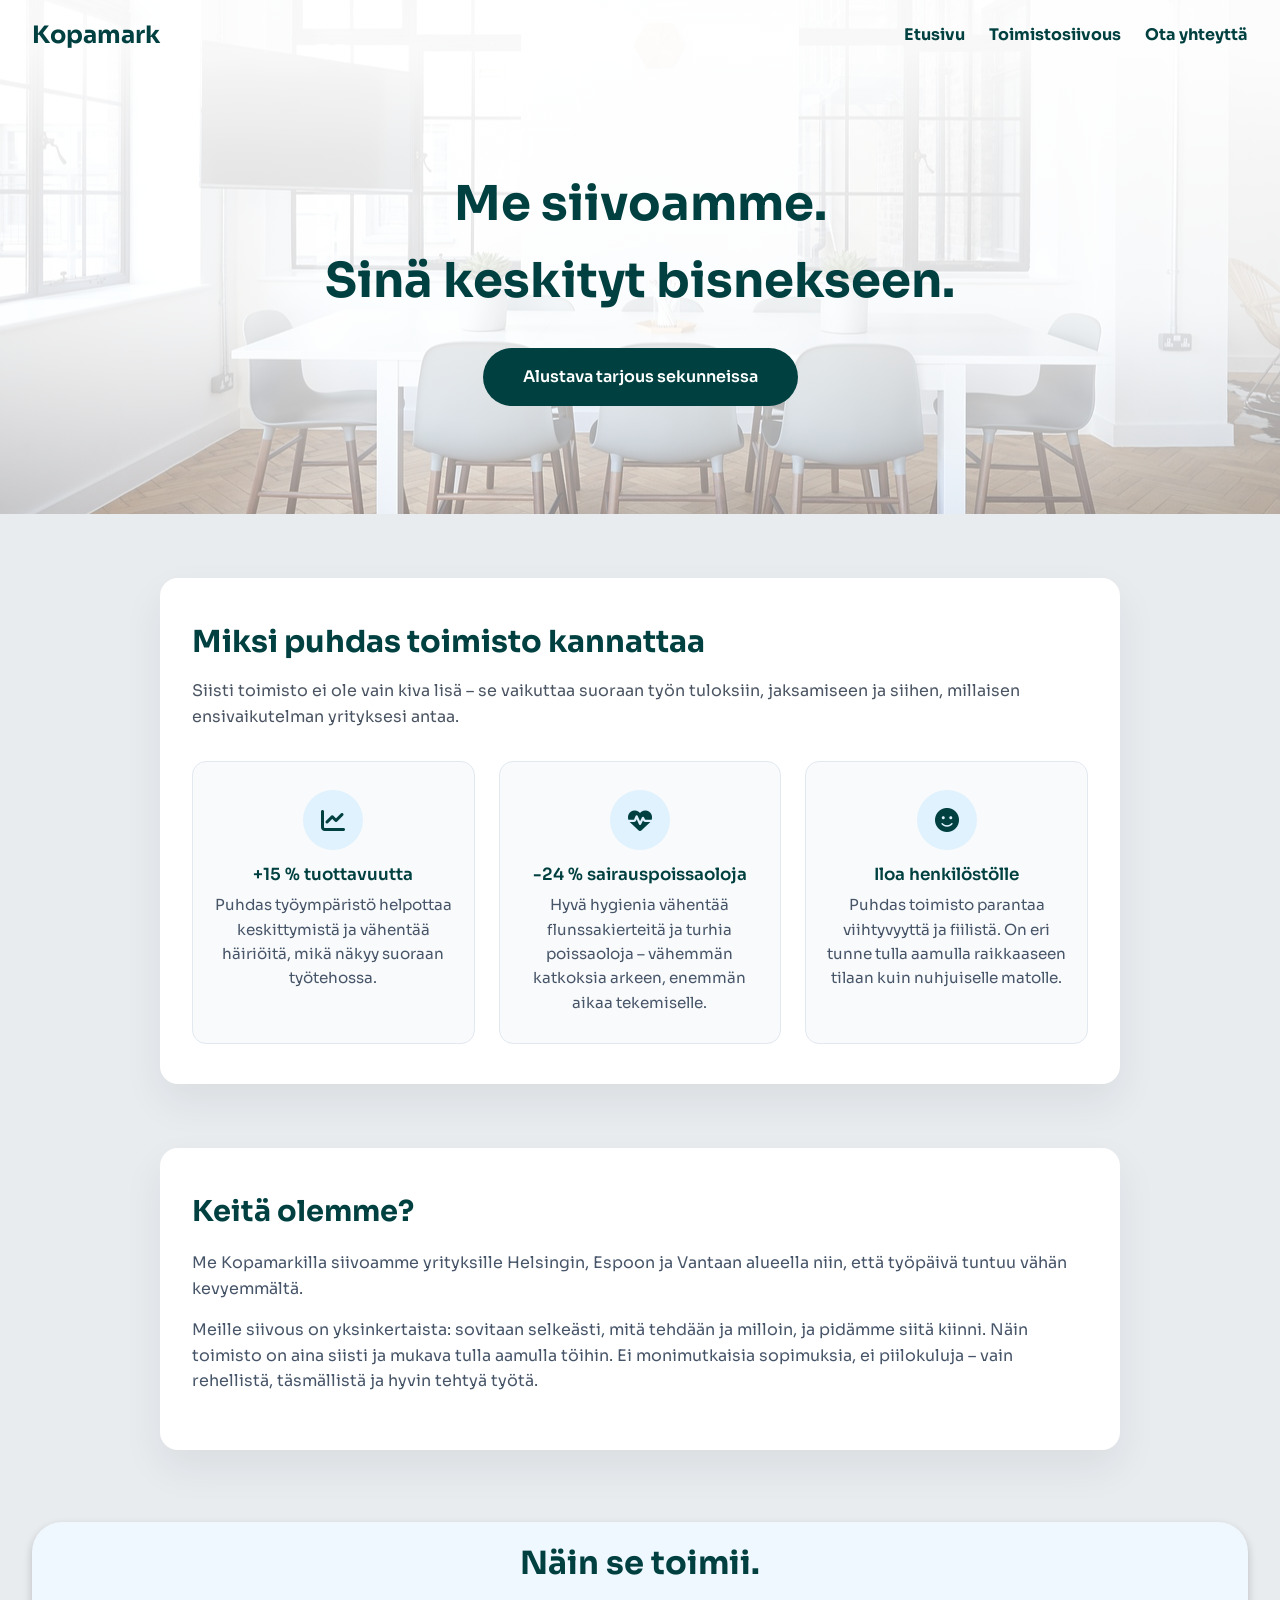
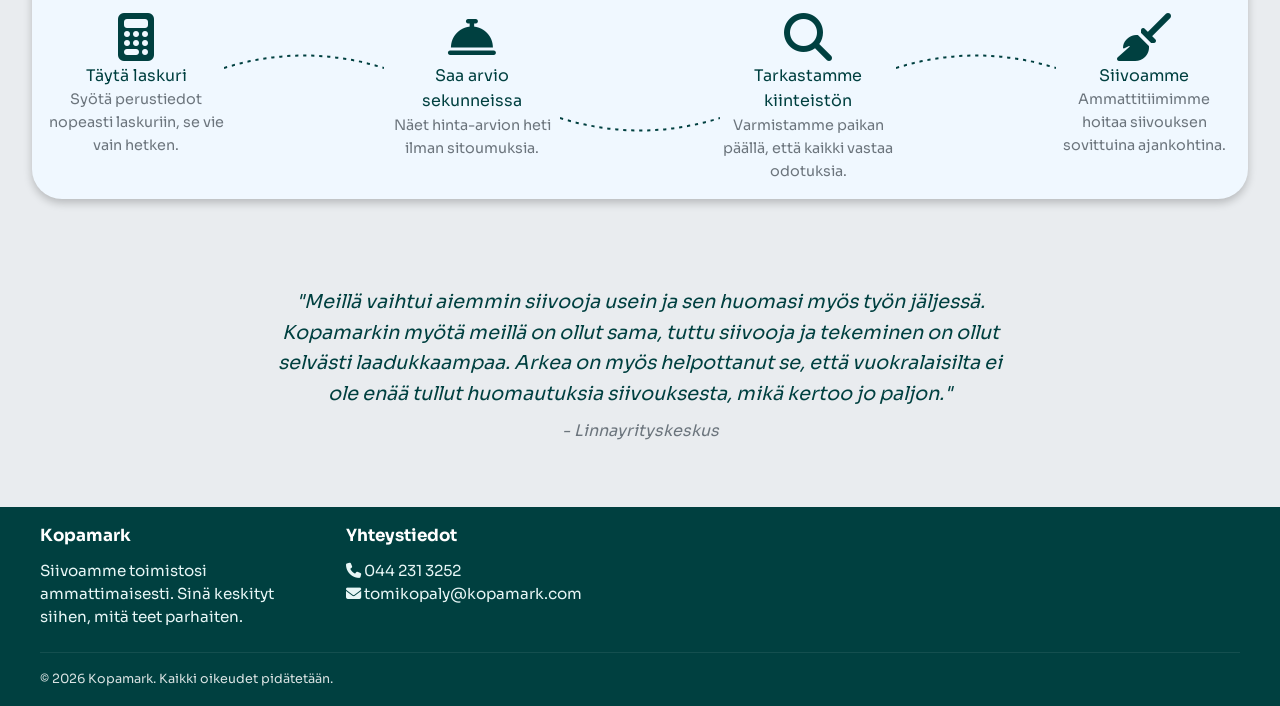
==== index.html @ 22f5d543 "muutamia muutoksia" ====
<!DOCTYPE html>
<html lang="fi">
<head>
    <meta charset="UTF-8">
    <meta name="viewport" content="width=device-width, initial-scale=1.0">
    <title>Kopamark</title>
    <link rel="stylesheet" href="styles/style.css">
    <link rel="stylesheet" href="https://cdnjs.cloudflare.com/ajax/libs/font-awesome/6.4.0/css/all.min.css">
    <link href="https://fonts.googleapis.com/css2?family=Sora:wght@100..800&display=swap" rel="stylesheet">
</head>
<body>
    <div class="container">
    <section class="hero-wrapper">  <!-- Wrapper only for top background + fade -->
        <section class="header">
            <div class="logo">
                <a href="index.html"><h1>Kopamark</h1></a>
            </div>
            
            <div class="hamburger" onclick="toggleMenu()">
                <i class="fas fa-bars"></i>
            </div>

            <ul class="top-links">
                <li class="close-menu" onclick="toggleMenu()">&times;</li>
                <li><a href="index.html">Etusivu</a></li>
                <li><a href="toimistosiivous.html">Toimistosiivous</a></li>
                <li><a href="yhteystiedot.html">Ota yhteyttä</a></li>
            </ul>
        </section>
        <section id="home" class="hero">  <!-- Hero outside main for now, to keep wrapper small -->
            <h1><span class="bold-line">Me siivoamme.</span><br><span class="light-line">Sinä keskityt bisnekseen.</span></h1>
            <div class="preminilary-offer">
                <a href="toimistosiivous.html" class="ready-btn primary">Alustava tarjous sekunneissa</a>
            </div>
        </section>
    </section>  <!-- Close wrapper here - fade now at bottom of hero -->

    <main>  <!-- Main starts after wrapper, wraps lower content -->
        <section class="feature-block">

            <!-- UUSI HYÖTY-OSIO -->
            <section class="benefits-section">
                <div class="inner-box">
                    <h2>Miksi puhdas toimisto kannattaa</h2>
                    <p class="benefits-intro">
                        Siisti toimisto ei ole vain kiva lisä – se vaikuttaa suoraan työn tuloksiin,
                        jaksamiseen ja siihen, millaisen ensivaikutelman yrityksesi antaa.
                    </p>

                    <div class="benefits-grid">
                        <div class="benefit-item">
                            <div class="benefit-icon">
                                <i class="fa-solid fa-chart-line"></i>
                            </div>
                            <h3>+15 % tuottavuutta</h3>
                            <p>
                                Puhdas työympäristö helpottaa keskittymistä ja vähentää häiriöitä,
                                mikä näkyy suoraan työtehossa.
                            </p>
                        </div>

                        <div class="benefit-item">
                            <div class="benefit-icon">
                                <i class="fa-solid fa-heart-pulse"></i>
                            </div>
                            <h3>-24 % sairauspoissaoloja</h3>
                            <p>
                                Hyvä hygienia vähentää flunssakierteitä ja turhia poissaoloja –
                                vähemmän katkoksia arkeen, enemmän aikaa tekemiselle.
                            </p>
                        </div>

                        <div class="benefit-item">
                            <div class="benefit-icon">
                                <i class="fa-solid fa-face-smile"></i>
                            </div>
                            <h3>Iloa henkilöstölle</h3>
                            <p>
                                Puhdas toimisto parantaa viihtyvyyttä ja fiilistä. On eri tunne
                                tulla aamulla raikkaaseen tilaan kuin nuhjuiselle matolle.
                            </p>
                        </div>
                    </div>
                </div>
            </section>
            <!-- /UUSI HYÖTY-OSIO -->

            <!-- TÄMÄN VOIT JÄTTÄÄ NYKYISEKSI (tai korvata tällä versiolla) -->
            <section class="feature-text">
            <div class="inner-box about-box">
                <h2>Keitä olemme?</h2>
                <p>
                    Me Kopamarkilla siivoamme yrityksille Helsingin, Espoon ja Vantaan alueella niin,
                    että työpäivä tuntuu vähän kevyemmältä.
                </p>
                <p>
                    Meille siivous on yksinkertaista: sovitaan selkeästi, mitä tehdään ja milloin,
                    ja pidämme siitä kiinni. Näin toimisto on aina siisti ja mukava tulla aamulla töihin.
                    Ei monimutkaisia sopimuksia, ei piilokuluja – vain rehellistä, täsmällistä ja hyvin tehtyä työtä.
                </p>
            </div>
            </section>


        <section id="how-it-works">
            <div class="inner-box">
                <h2>Näin se toimii.</h2>
                <div class="steps">
                    <div class="step">
                        <i class="fas fa-calculator fa-3x"></i>
                        <div>Täytä laskuri</div>
                        <div class="step-description">Syötä perustiedot nopeasti laskuriin, se vie vain hetken.</div>
                    </div>
                    <svg class="curve" viewBox="0 0 200 40" preserveAspectRatio="none">
                        <path d="M0,25 Q100,0 200,25" />
                    </svg>
                    <div class="step">
                        <i class="fas fa-bell-concierge fa-3x"></i>
                        <div>Saa arvio sekunneissa</div>
                        <div class="step-description">Näet hinta-arvion heti ilman sitoumuksia.</div>
                    </div>
                    <svg class="curve-down" viewBox="0 0 200 40" preserveAspectRatio="none">
                        <path d="M0,25 Q100,50 200,25" />
                    </svg>
                    <div class="step">
                        <i class="fas fa-magnifying-glass fa-3x"></i>
                        <div>Tarkastamme kiinteistön</div>
                        <div class="step-description">Varmistamme paikan päällä, että kaikki vastaa odotuksia.</div>
                    </div>
                    <svg class="curve" viewBox="0 0 200 40" preserveAspectRatio="none">
                        <path d="M0,25 Q100,0 200,25" />
                    </svg>
                    <div class="step">
                        <i class="fas fa-broom fa-3x"></i>
                        <div>Siivoamme</div>
                        <div class="step-description">Ammattitiimimme hoitaa siivouksen sovittuina ajankohtina.</div>
                    </div>
                </div>
            </div>
        </section>
        <section id="testimonials">
            <blockquote>"Meillä vaihtui aiemmin siivooja usein ja sen huomasi myös työn jäljessä.
Kopamarkin myötä meillä on ollut sama, tuttu siivooja ja tekeminen on ollut selvästi laadukkaampaa.
Arkea on myös helpottanut se, että vuokralaisilta ei ole enää tullut huomautuksia siivouksesta, mikä kertoo jo paljon."</blockquote>
            <p>- Linnayrityskeskus</p>
        </section>
    </main>
    
    <footer>
        <div class="footer-inner">
            <div class="footer-col about">
                <h4>Kopamark</h4>
                <p>Siivoamme toimistosi ammattimaisesti. Sinä keskityt siihen, mitä teet parhaiten.</p>
            </div>

            <div class="footer-col contact">
                <h4>Yhteystiedot</h4>
                <p><i class="fas fa-phone"></i> <a href="tel:+358442313252">044 231 3252</a></p>
                <p><i class="fas fa-envelope"></i> <a href="mailto:tomikopaly@kopamark.com">tomikopaly@kopamark.com</a></p>
            </div>
        </div>

        <div class="footer-bottom">
            <small>&copy; <script>document.write(new Date().getFullYear())</script> Kopamark. Kaikki oikeudet pidätetään.</small>
        </div>
    </footer>
    </div>
    <script src="script.js"></script>
</body>
</html>
---- styles/style.css ----
/* 1. Global Styles and Resets */
* {
    margin: 0; /* Remove default spacing */
    padding: 0;
    box-sizing: border-box; /* Makes padding not add to width */
}

body {
    font-family: 'Sora', Arial, Helvetica, sans-serif; /* Clean font */
    -webkit-font-smoothing: antialiased;
    -moz-osx-font-smoothing: grayscale;
    line-height: 1.6; /* Better readability */
    color: #004040; /* Dark text for contrast */
    background-color: #e9ecef; /* Light gray background */
}

a {
    text-decoration: none; /* No underlines on links */
    color: #004040; /* Blue links */
}

ul {
    list-style: none; /* No bullets */
}

div.logo li {
    list-style: none; /* No bullets for logo if wrapped in li */
}

.container,
header,
.hero,
#why-us,
#how-it-works .inner-box,
.info,
.ready-container,
footer .footer-inne {
    width: min(100%, 1920px); /* Max width for content */
    margin: 0 auto; /* Center horizontally */
    box-sizing: border-box; /* Include padding in width */
}
.hero-wrapper .header,
.hero {
    max-width: 1920px;   /* <--- sama täällä */
}

/* 2. Header Styles */
/* Update Hero Wrapper for Fade */
.hero-wrapper {
    background-image: url('../images/office.jpg'); /* Keep your path */
    background-size: cover;
    background-position: center;
    background-repeat: no-repeat;
    position: relative; /* Already there - needed for ::before */
    overflow: hidden; /* Prevents fade from spilling out */
}

.hero-wrapper::before {
    content: '';
    position: absolute;
    top: 0;
    left: 0;
    width: 100%;
    height: 100%;  /* Slightly taller for noticeability */
    background: linear-gradient(
        to bottom,
        rgba(255, 255, 255, 0.97)10%,
        rgba(255, 255, 255, 0.9)30%,
        rgba(255, 255, 255, 0.85) 60%,
        rgba(255, 255, 255, 0.5) 100%
    ); /* Reversed: Starts solid at top, fades to transparent downward */
    z-index: 1;
}

/* Ensure content is above the fade */
.hero-wrapper > * {
    position: relative;
    z-index: 2; /* Keeps header and hero text on top */
}
.header {
    background-color: transparent; /* Now shows the image underneath */
    box-shadow: none; /* Remove shadow if it clashes - or keep for depth */
    padding: 1rem 2rem; /* Keep padding */
    position: relative; /* Or sticky if you want it fixed on scroll */
    display: flex; /* Flex for logo and links */
    justify-content: space-between; /* Space between logo and links */
    align-items: center; /* Vertically center items */
}

.logo h1 {
    font-size: 1.5rem; /* Logo size */
    color: #004040; /* Blue logo */
}

.top-links {
    display: flex; /* Horizontal list */
    gap: 1.5rem; /* Space between links */
}

.top-links li a {
    font-weight: bold; /* Bold links */
    transition: color 0.3s; /* Smooth hover */
}

.top-links li a:hover {
    color: #004040; /* Darker blue on hover */
}

/* 3. Hero Section */
.hero {
    background-color: transparent; /* Transparent to show wrapper's image */
    text-align: center;
    padding: 6rem 2rem; /* Adjust if needed for vertical spacing */
    color: #004040; 
    display: flex;
    flex-direction: column;
    justify-content: center;
    min-height: 40vh;  /* Ensures room for image/fade */
}

.hero h1 {
    font-size: 3rem; /* Big headline */
    margin-bottom: 1rem;
}

.hero input, .hero select, .hero button {
    height: 45px;
    padding: 0.5rem 1rem;
    border-radius: 4px; /* Pyöristys kuten mallissa */
    border: 1px solid grey; /* Kevyt reuna */
    font-family: 'Sora', Arial, Helvetica, sans-serif; /* Clean font */
    font-size: 1rem; /* Sopiva koko kentille */
    font-weight: 500;
}
.hero input {
    min-width: 250px; /* Leveämpi sijainnille, jos tarvitsee */
}

.hero button {
    background-color: #004040; /* Vihreä, kuten mallin CTA */
    color: #fff;
    cursor: pointer;
}
.hero button:hover {
    background-color: #0056b3; /* Tummempi vihreä hoverissa */
}

/* ===========================
   HYÖTY-OSIO / BENEFITS
   =========================== */

.benefits-section {
    margin: 4rem 0;
}

/* Hyödynnän samaa .inner-box-rakennetta kuin "Näin se toimii" -osiossa */
.benefits-section .inner-box {
    max-width: 960px;
    margin: 0 auto;
    padding: 2.5rem 2rem;
    border-radius: 18px;
    background: #ffffff;
    box-shadow: 0 18px 40px rgba(15, 23, 42, 0.07);
}

.benefits-section h2 {
    font-size: 1.9rem;
    margin-bottom: 0.75rem;
}

.benefits-intro {
    margin-bottom: 2rem;
    color: #4b5563;
    line-height: 1.6;
}

/* Kolmen kortin ruudukko */
.benefits-grid {
    display: grid;
    grid-template-columns: repeat(3, minmax(0, 1fr));
    gap: 1.5rem;
}

.benefit-item {
    padding: 1.75rem 1.25rem;
    text-align: center;
    background: #f9fafb;
    border: 1px solid #e2e8f0;
    border-radius: 14px;
    transition: all 0.2s ease;
}

.benefit-icon {
    width: 60px;
    height: 60px;
    border-radius: 50%;
    background: #e0f2fe;
    display: flex;
    align-items: center;
    justify-content: center;
    margin: 0 auto 0.75rem auto;
}

.benefit-icon i {
  font-size: 1.5rem;
  color: #004040;
}

.benefit-item h3 {
  margin-bottom: 0.25rem;
  font-weight: 600;
  font-size: 1.05rem;
}

.benefit-item p {
  font-size: 0.95rem;
  color: #475569;
}
.feature-text {
  margin: 4rem 0;
}

.feature-text .about-box {
  max-width: 960px;
  margin: 0 auto;
  padding: 2.5rem 2rem;
  border-radius: 18px;
  background: #ffffff;
  box-shadow: 0 18px 40px rgba(15, 23, 42, 0.07);
}

.feature-text h2 {
  font-size: 1.8rem;
  margin-bottom: 1rem;
}

.feature-text p {
  color: #475569;
  line-height: 1.6;
  margin-bottom: 1rem;
}

/* 4. Why Us Section */
#why-us {
    background-color: #e9ecef;
    padding: 2rem;
    text-align: center;
    display: flex;
    flex-direction: row;
    justify-content: center;
}

.left-content {
    display: flex;
    flex-direction: column; 
    margin-right: 6rem;
}

#why-us h2 {
    font-size: 2rem;
    margin-bottom: 1.5rem;
}

h1, h2, h3 {
    font-family: 'Sora', Arial, Helvetica, sans-serif;
    font-weight: 700; /* Bold but rounded */
}
.divider {
    border: none;
    border-top: 2px solid #ccc; /* Harmaa viiva, ohut ja vaalea kuten mallissa */
    margin: 0 auto 1.5rem; /* Keskitys ja tila alle */
    width: 80%; /* Ei koko leveyttä, kuten mallissa */
}

#why-us p {
    max-width: 500px; /* Rajoitettu leveys luettavuudelle */
    margin-bottom: 1.5rem;
    font-size: 1rem; /* Helposti luettava koko */
    text-align: left;
}

.features {
    display: flex; /* Side-by-side features */
    justify-content: center;
    flex-wrap: wrap;
}

.features div {
    text-align: center;
    width: 120px; /* Fixed width for now */
}

.features i {
    display: block;
    color: #004040;  /* Teal to match theme */
    margin-bottom: 0.5rem;
}

/* 5. How It Works */
#how-it-works {
    background-color: #e9ecef; /* Light background for contrast */
    padding: 0.5rem 2rem;
    text-align: center;
    padding-bottom: 1rem;
}

.inner-box {
    background-color: #f0f8ff; /* White background for inner box */
    padding: 1rem;
    border-radius: 30px; /* Pyöristetyt reunat – pehmentää eroa */
    box-shadow: 0 4px 8px rgba(0, 0, 0, 0.212); /* Varjo nostaa osion esiin */
}

#how-it-works h2 {
    font-size: 2rem;
    margin-bottom: 1.5rem;
}

.steps {
    display: flex; /* Display steps in a row */
    justify-content: space-between; /* Space between steps */
    align-items: flex-start; /* Align items at the start */
    position: relative; /* Position relative for absolute children */
}

.step {
    text-align: center; /* Center align text */
    margin: 0px; /* Space around each step */
    flex: 1; /* Allow steps to grow equally */
    position: relative; /* Position relative for the connector */
}

.curve {
  width: 160px; /* säädä etäisyyttä vaiheiden välillä */
  height: 40px;
  position: relative;
  top: 30px; /* siirtää viivaa ylöspäin */
}
.curve-down{
  width: 160px;
  height: 40px;
  position: relative;
  top: 80px; /* siirtää viivaa alemmas */
}

.curve path, .curve-down path {
  stroke: #004040;             /* viivan väri */
  stroke-width: 2;          /* paksuus */
  stroke-dasharray: 4 6;    /* tekee pisteviivan */
  fill: none;
}
.step-title {
    font-weight: bold; /* Bold title */
    margin: 10px 0; /* Space above and below title */
}

.step-description {
    font-size: 0.9rem; /* Smaller font for description */
    color: #6c757d; /* Gray color for description */
}
/* 6. Testimonials */
#testimonials {
    background-color: #e9ecef;
    padding: 2rem;
    margin: 2rem 0;
    text-align: center;
    font-style: italic; /* Italic for quotes */
}

#testimonials blockquote {
    font-size: 1.2rem;
    margin: 0.5rem auto;
    width: 60%;
}

#testimonials p {
    font-size: 1rem;
    color: #6c757d; /* Gray for author */
}

/* 7. Footer */
footer {
    text-align: left;
    padding: 1rem 1rem;
    background-color: #004040/*rgb(40, 101, 126)*/;
    color: #fff;
    font-size: 0.95rem;
}

/* footer content layout */
.footer-inner {
    display: grid;
    grid-template-columns: repeat(4, 1fr);
    gap: 1.5rem;
    max-width: 1200px;
    margin: 0 auto 1.5rem;
    align-items: start;
}

.footer-col h4 {
    margin-bottom: 0.6rem;
    font-size: 1.05rem;
}

.footer-col p, .footer-col a {
    color: #e8f6f6;
    line-height: 1.5;
}

.footer-col ul {
    list-style: none;
    padding: 0;
    margin: 0;
}

/* bottom row */
.footer-bottom {
    border-top: 1px solid rgba(255,255,255,0.08);
    padding-top: 1rem;
    max-width: 1200px;
    margin: 0 auto;
    display: flex;
    justify-content: space-between;
    align-items: center;
    gap: 1rem;
}

.footer-bottom small {
    color: rgba(255,255,255,0.85);
}
/* yhteistiedot.html*/
.image-section {
    background-image: url('../images/desk.jpg'); /* Keep your path */
    background-size: cover;
    background-position: center;
    background-repeat: no-repeat;
    position: relative; /* Already there - needed for ::before */
    overflow: hidden; /* Prevents fade from spilling out */
}

.image-section::before {
    content: '';
    position: absolute;
    top: 0;
    left: 0;
    width: 100%;
    height: 100%;  /* Slightly taller for noticeability */
    background: linear-gradient(
        to bottom,
        rgba(255, 255, 255, 0.8)10%,
        rgba(255, 255, 255, 0.6)30%,
        rgba(255, 255, 255, 0.4) 60%,
        rgba(255, 255, 255, 0.3) 100%
    ); /* Reversed: Starts solid at top, fades to transparent downward */
    z-index: 1;
}

/* Ensure content is above the fade */
.image-section > * {
    position: relative;
    z-index: 2; /* Keeps header and hero text on top */
}
main h1 {
    text-align: center;
    font-size: 3rem;
}
.portrait {
    text-align: center; /* Center the content */
}
.portrait h2 {
    font-size: 50px; /* Teal color for heading */
}
.contact-container {
    display: flex; /* Flexbox for side-by-side sections */
    flex-direction: row; /* Wrap on smaller screens */
    gap: 2rem;
    justify-content: space-evenly; /* Center content horizontally */
    margin: 2rem 22rem; /* Vertical spacing */
    margin-bottom: 10rem;
    border-radius: 16px; /* Rounded corners */
    padding: 2rem;
    background-color: #e9ecef; /* Light background for contrast */
}
.contact-info p {
    display: flex; /* Use flexbox for alignment */
    align-items: center; /* Center items vertically */
    justify-content: center; /* Center items horizontally */
    margin: 5px 0; /* Add some vertical spacing */
}

.contact-info i {
    margin-right: 8px; /* Space between icon and text */
    color: #1B3A4B; /* Optional: color for the icons */
}

.contact-form {
    background-color: #fff; /* Valkoinen lomake taustaksi */
    padding-bottom: 2rem;
    padding-top: 1rem;
    padding-left: 2rem;
    padding-right: 2rem;
    border-radius: 8px; /* Pyöristetyt reunat */
    box-shadow: 0 2px 4px rgba(0, 0, 0, 0.1); /* Kevyt varjo nostamaan lomaketta */
    max-width: 600px; /* Rajoitettu leveys, jotta ei levene liikaa */
    margin: 0 auto; /* Keskitys */
}
.contact-form h3 {
    margin-bottom: 1rem;
}

.contact-form input, .contact-form textarea {
    width: 100%; /* Täysi leveys kentille */
    padding: 0.75rem;
    margin-bottom: 1rem;
    border: 1px solid #ccc;
    border-radius: 4px;
}

.contact-form button {
    font-size: 1rem;
    background-color: #004040; /* Vihreä nappi CTA:ksi */
    color: #fff;
    padding: 0.75rem 2rem;
    border: none;
    border-radius: 4px;
    cursor: pointer;
    transition: background 0.3s;
}

.contact-form button:hover {
    background-color: #0056b3; /* Tummempi vihreä hoverissa */
}

#price-result {
    background-color: #f0f8ff; /* Vaalea tausta tulokselle */
    margin: 0 30rem;
    padding: 1rem;
    margin-bottom: 1.5rem;
    border-radius: 8px;
    box-shadow: 0 4px 8px rgba(0, 0, 0, 0.212);
    text-align: center;
    color: #004040; /* Vihreä teksti onnistumiselle */
}
#price-result.active {
    display: block; /* Näytä kun sisältö asetettu */
}

#price-result h2 {
    margin-bottom: 0.5rem;
    font-size: 1.8rem;
}
/* FAQ-osio */
.info {
    display: flex;
    justify-content: space-between;
    background-image: url('../images/1.jpg'); /* Keep your path */
    background-size: cover;
    background-position: center;
    background-repeat: no-repeat;
    min-height: 60vh;
    padding: 2rem;
    position: relative; /* Already there - needed for ::before */
    overflow: hidden; /* Prevents fade from spilling out */
    gap: 1rem;
}

.info::before {
    content: '';
    position: absolute;
    top: 0;
    left: 0;
    width: 100%;
    height: 100%;  /* Slightly taller for noticeability */
    background: linear-gradient(
        to bottom,
        rgba(40, 101, 126, 0.5) 100%
    ); /* Reversed: Starts solid at top, fades to transparent downward */
    z-index: 1;
}
.info > * {
    position: relative;
    z-index: 2; /* Keeps header and hero text on top */
}
.infotext-section h2 {
    color: #ffffff; /* White text for contrast */
    font-size: 3rem;
    padding-left: 1rem;
}
.infotext-section p {
    color: #ffffff; /* White text for contrast */
    font-size: 1.5rem;
    padding-left: 1rem;
    margin-top: 2rem;
}

.faq-section {
    width: 80%;
    margin-left: 1rem;
}
.faq-item {
    overflow: hidden;
    border-bottom: 1px solid #ddd; /* Viiva jokaisen kysymyksen alle */
    padding: 1rem 0;
}

.faq-item:last-child {
    border-bottom: None; /* Vikan jälkee ei viivaa */
    padding-bottom: 0;
}
.faq-item summary {
    display: flex;
    justify-content: space-between;
    padding: 1.4rem 2rem;
    font-size: 1.5rem;
    font-weight: 600;
    color: White;
    cursor: pointer;
    transition: background 0.3s;
}

.faq-item summary::marker {
    content: "";
}

.faq-item summary::after {
    content: "\f078"; /* FontAwesome chevron-down */
    font-family: "Font Awesome 6 Free";
    font-weight: 900;
    font-size: 1.2rem;
    color: White; 
    transition: transform 0.3s;
}

.faq-item[open] summary::after {
    content: "\f077"; /* FontAwesome chevron-up */
    rotate: 180deg;
}

.faq-answer p {
    padding: 1.5rem 2rem;
    font-size: 1.2rem;
    margin: 0;
    line-height: 1.7;
    color: white;
}

/*Valmis aloittamaan osio*/

.ready-section {
    padding: 4rem 2rem;
    text-align: center;
}

.ready-container {
    max-width: 900px;
    margin: 0 auto;
}

.ready-section h2 {
    font-size: 2.2rem;
    color: #004040;
    margin-bottom: 1rem;
}

.ready-section p {
    font-size: 1.2rem;
    color: #333;
    margin-bottom: 2.5rem;
    max-width: 700px;
    margin: 0 auto;
}

.ready-buttons {
    margin: 2rem 0;
}

.ready-btn {
    display: inline-block;
    padding: 1rem 2.5rem;
    margin: 0.75rem;
    border-radius: 50px;
    font-weight: 600;
    text-decoration: none;
    transition: all 0.3s;
}

.ready-btn.primary {
    background: #004040;
    color: white;
}

.ready-btn.primary:hover {
    background: #0056b3;
    transform: translateY(-3px);
}

.ready-benefits {
    display: flex;
    justify-content: center;
    margin-top: 2rem;
}

.benefit {

    min-width: 226px;
}
.benefit i {
    color: #004040;
    margin-bottom: 0.5rem;
}

.benefit p {
    color: #004040;
    font-weight: 600;
    margin: 0;
}
/*toimistosiivous.html*/
.hero-hallway-wrapper {
    background-image: url('../images/hallway.jpg'); /* Keep your path */
    background-size: cover;
    background-position: center;
    background-repeat: no-repeat;
    position: relative; /* Already there - needed for ::before */
    overflow: hidden; /* Prevents fade from spilling out */
}

.hero-hallway-wrapper::before {
    content: '';
    position: absolute;
    top: 0;
    left: 0;
    width: 100%;
    height: 100%;  /* Slightly taller for noticeability */
    background: linear-gradient(
        to bottom,
        rgba(255, 255, 255, 0.97)10%,
        rgba(255, 255, 255, 0.9)30%,
        rgba(255, 255, 255, 0.85) 60%,
        rgba(255, 255, 255, 0.5) 100%
    ); /* Reversed: Starts solid at top, fades to transparent downward */
    z-index: 1;
}

/* Ensure content is above the fade */
.hero-hallway-wrapper > * {
    position: relative;
    z-index: 2; /* Keeps header and hero text on top */
}
.service-content {
    padding: 4rem 0 5rem;
    text-align: center;
}

.section-title {
    font-size: 2.8rem;
    color: #004040;
    
    margin-bottom: 1rem;
}

.checklist-grid {
    display: grid;
    grid-template-columns: repeat(auto-fit, minmax(400px, 1fr));
    gap: 2rem;
    max-width: 1000px;
    margin: 3rem auto;
    text-align: left;
}

.check-item {
    display: flex;
    align-items: center;
    flex-direction: column;
    background: #D9EAFA;
    padding: 1.8rem;
    border-radius: 12px;
    box-shadow: 0 5px 15px rgba(0,0,0,0.4);
}

.check-item h4 {
    font-weight: bold;
    font-size: 1.2rem;
    margin-bottom: 0.4rem;
}

.check-item p{ 
    text-align: center;
}

/* ------------------------------- */
/* MOBILE RESPONSIVE DESIGN        */
/* ------------------------------- */
/* Default desktop behavior */
.hamburger {
    display: none; /* hide hamburger on desktop */
}
.close-menu {
    display: none;
}
@media (max-width: 900px) {
    
    /* GENERAL */
    .container {
        width: 100%;
    }

    h1, h2 {
        text-align: center;
    }
    .hero h1 {
        font-size: 1.4rem; 
    }
    /* HEADER */
    .header {
        display: flex;
        justify-content: space-between;
        align-items: center;
        padding: 5px 10px;
    }

    /* Hide top links until menu is opened */
    .top-links {
        display: none;
        flex-direction: column;
        gap: 3rem; /* Add some space between header and nav */
        position: fixed;
        inset: 0;
        background: white;
        /* Adjust padding for the new layout */
        padding: 1rem 1.5rem; 
        z-index: 999999999;
    }

    .top-links li a {
    font-size: 1.8rem;
    font-weight: 600;
    }
    /* 1. Styles for the new header (logo + X) */
    .mobile-menu-header {
        display: flex;
        justify-content: space-between;
        align-items: center;
        width: 100%;
    }
    
    /* Make sure the mobile menu logo looks right */
    .mobile-menu-header .logo h1 {
        font-size: 1.5rem;
        color: #004040;
    }

    /* 2. Styles for the navigation links wrapper */
    .mobile-menu-nav {
        display: flex;
        flex-direction: column;
        gap: 1.5rem; /* Space between "Palvelut" and "Yhteystiedot" */
        align-items: center; /* Center the links */
    }

    .mobile-menu-nav li a {
        font-size: 1.7rem; /* Make text a bit bigger */
        font-weight: 600;
    }
    .close-menu {
        display: block;
        font-size: 40px;
        cursor: pointer;
        /* Ensure it's not a list item */
        list-style: none; 
    }
    /* When menu is opened */
    .mobile-menu-open .top-links {
        display: flex;
    }
    .mobile-menu-open .hamburger {
        display: none;
    }
    .mobile-menu-open .hero{
        display: none;
    }
    /* Hamburger icon */
    .hamburger {
        display: block;
        font-size: 30px;
        cursor: pointer;
        /* We add z-index to make sure it's above the hero fade */
        position: relative;
        z-index: 99;
    }
    .hero {
        display: flex;
        padding-top: 0; /* Space for fixed header */
        align-items:center;
    }
    /* HERO FORM */
    #price-form {
        display: flex;
        flex-direction: column;
        width: 250px;
        gap: 8px;
    }

    #price-form input,
    #price-form select,
    #price-form button {
        font-size: 1rem;
    }

    /* WHY US */
    #why-us {
        flex-direction: column;
        text-align: center;
        align-items: center;
    }
    
    .left-content {
        margin-right: 0;
        margin-bottom: 3rem;
    }

    .features {
        justify-content: center;
    }

    /* STEPS */
    .steps {
        flex-direction: column;
        align-items:center;
        gap: 40px;
    }
    .curve,
    .curve-down {
        display: none;
    }

    /* CONTACT PAGE */
    main h1 {
        font-size: 2.5rem;
    }
    .contact-container {
        flex-direction: column;
        gap: 40px;
    }

    #left-section, 
    #right-section {
        width: 100%;
    }

    .portrait-image {
        width: 328px;
        height: 380px;
    }

    .contact-form {
        margin: 0 1rem;
    }

    /* FAQ */
    .faq-section {
        padding: 0 5px;
    }

    .info {
        display: flex;
        flex-direction: column;
        text-align:center;
    }
    
    .info h2 {
        font-size: 2rem;
    }
    
    .info p {
        font-size: 1rem;
    }
    .faq-section {
        padding: 0;
        margin: 0;
        width: 100%;
    }
    .faq-item summary {
        padding: 0;
        font-size: 1rem;
        text-align: left;
    }
    #price-result {
        margin: 1rem;
    }
    /* READY SECTION */
    .ready-benefits {
        flex-direction: column;
        gap: 20px;
    }

    /* FOOTER */
    .footer-inner {
        display:flex;
        flex-direction: column;
        text-align: left;
        align-items: left;
        gap: 20px;
    }
}
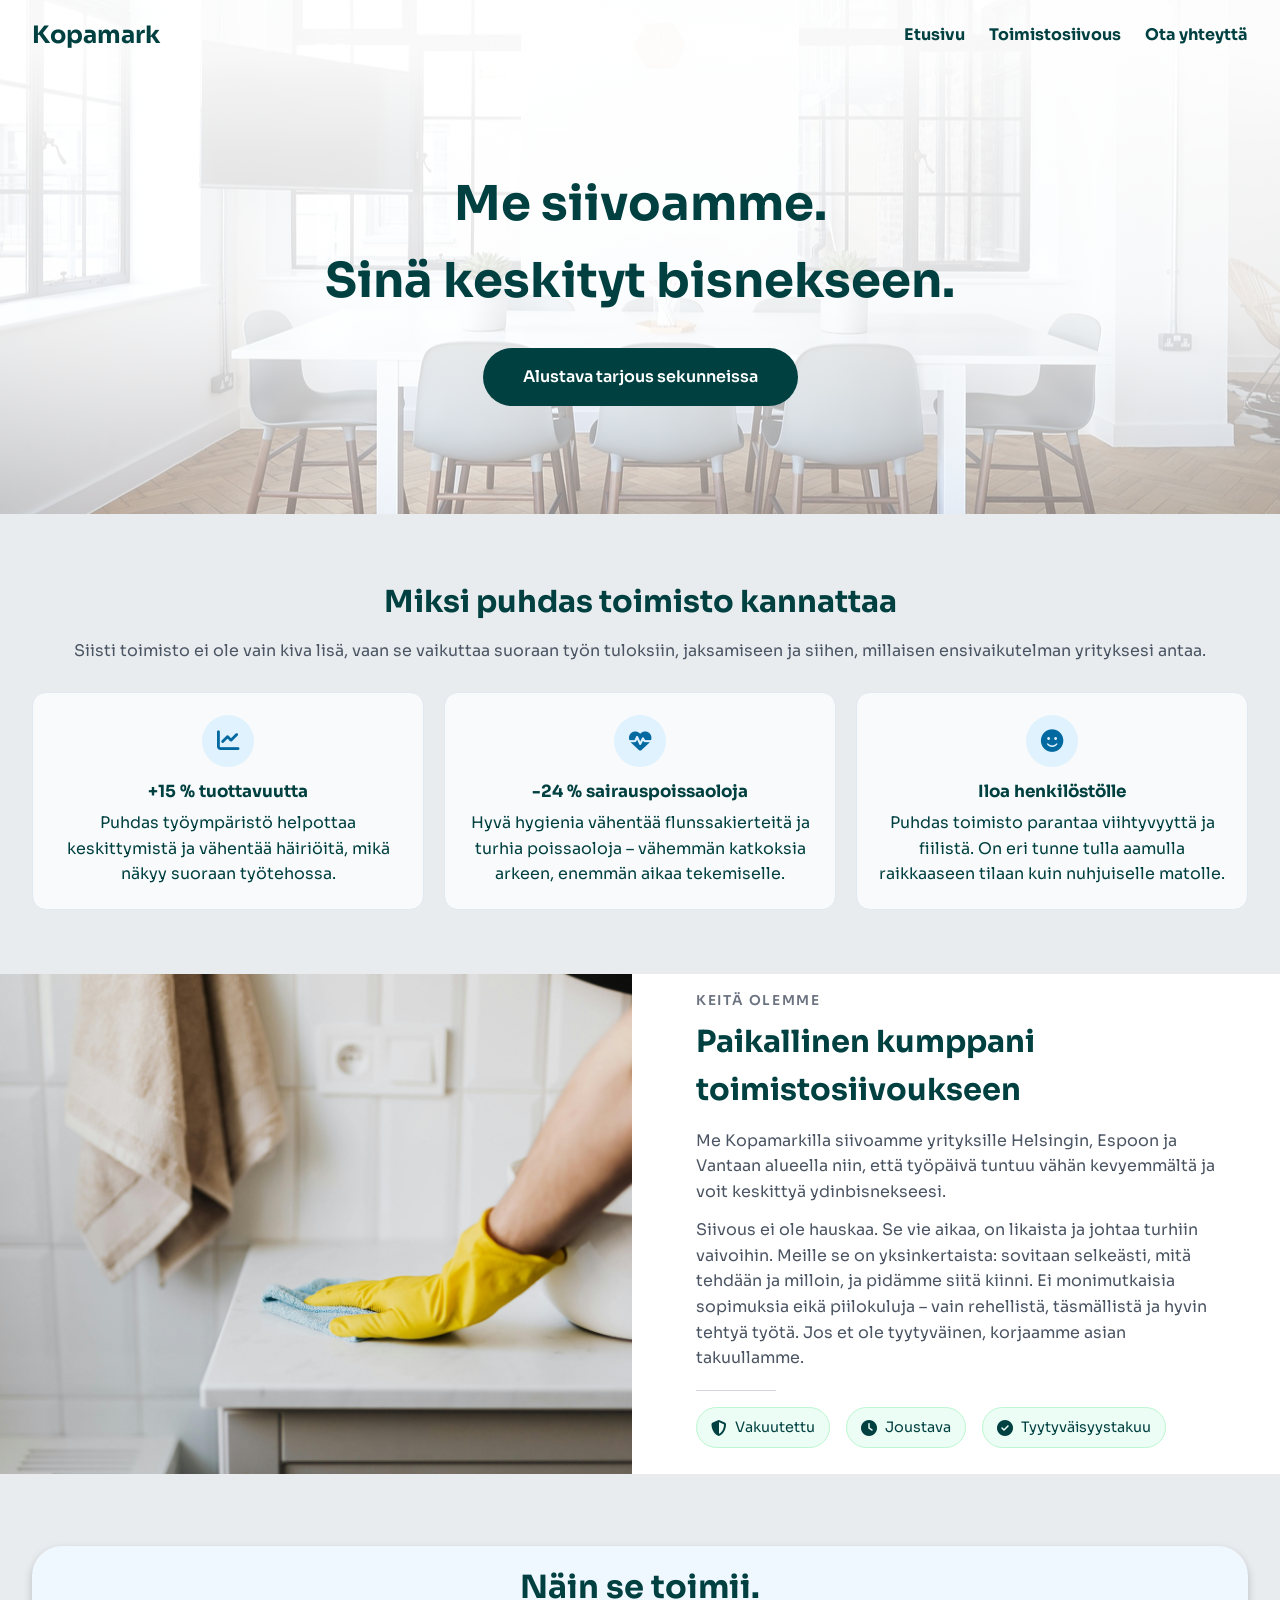
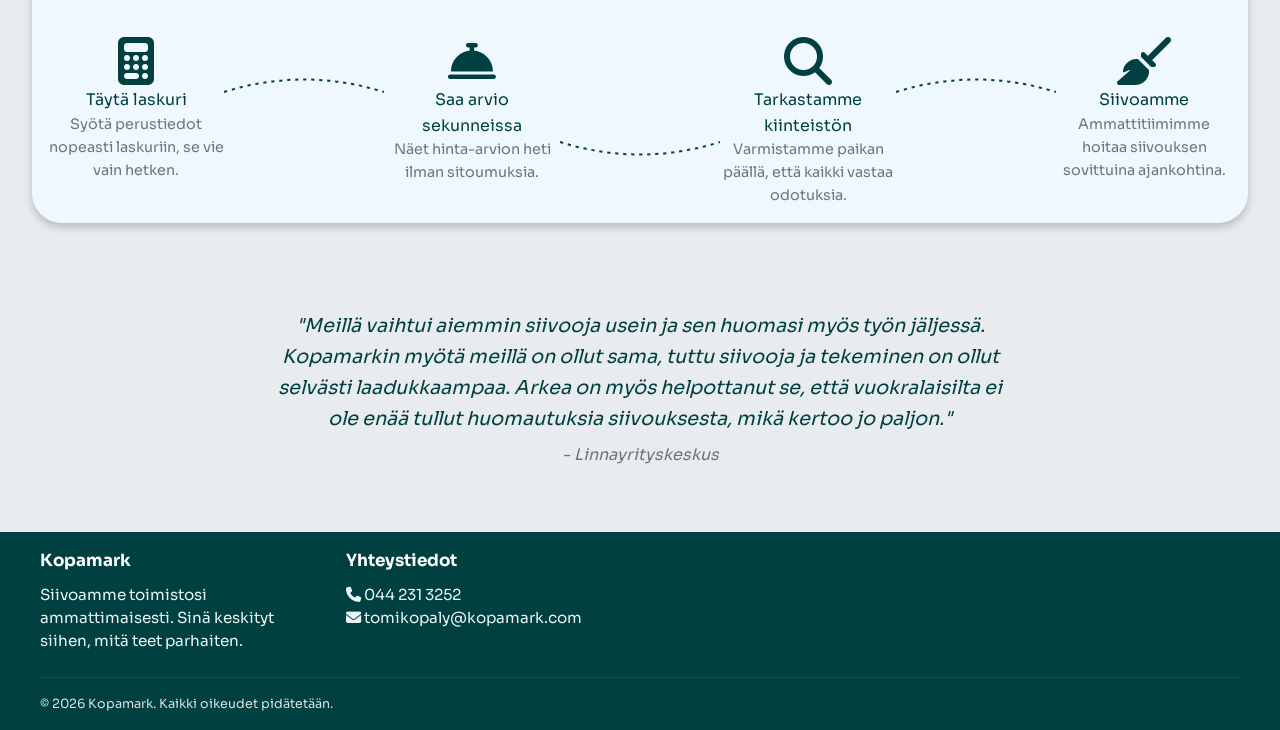
==== commit 5eff9c93: "ready for second review" ====
--- a/index.html
+++ b/index.html
@@ -36,70 +36,90 @@
     </section>  <!-- Close wrapper here - fade now at bottom of hero -->
 
     <main>  <!-- Main starts after wrapper, wraps lower content -->
-        <section class="feature-block">
+<section class="about-benefits">
+    <!-- VASEN PALSTA: HYÖDYT -->
+    <div class="benefits-column">
+        <h2>Miksi puhdas toimisto kannattaa</h2>
+        <p class="benefits-intro">
+            Siisti toimisto ei ole vain kiva lisä, vaan se vaikuttaa suoraan työn tuloksiin,
+            jaksamiseen ja siihen, millaisen ensivaikutelman yrityksesi antaa.
+        </p>
 
-            <!-- UUSI HYÖTY-OSIO -->
-            <section class="benefits-section">
-                <div class="inner-box">
-                    <h2>Miksi puhdas toimisto kannattaa</h2>
-                    <p class="benefits-intro">
-                        Siisti toimisto ei ole vain kiva lisä – se vaikuttaa suoraan työn tuloksiin,
-                        jaksamiseen ja siihen, millaisen ensivaikutelman yrityksesi antaa.
-                    </p>
-
-                    <div class="benefits-grid">
-                        <div class="benefit-item">
-                            <div class="benefit-icon">
-                                <i class="fa-solid fa-chart-line"></i>
-                            </div>
-                            <h3>+15 % tuottavuutta</h3>
-                            <p>
-                                Puhdas työympäristö helpottaa keskittymistä ja vähentää häiriöitä,
-                                mikä näkyy suoraan työtehossa.
-                            </p>
-                        </div>
-
-                        <div class="benefit-item">
-                            <div class="benefit-icon">
-                                <i class="fa-solid fa-heart-pulse"></i>
-                            </div>
-                            <h3>-24 % sairauspoissaoloja</h3>
-                            <p>
-                                Hyvä hygienia vähentää flunssakierteitä ja turhia poissaoloja –
-                                vähemmän katkoksia arkeen, enemmän aikaa tekemiselle.
-                            </p>
-                        </div>
-
-                        <div class="benefit-item">
-                            <div class="benefit-icon">
-                                <i class="fa-solid fa-face-smile"></i>
-                            </div>
-                            <h3>Iloa henkilöstölle</h3>
-                            <p>
-                                Puhdas toimisto parantaa viihtyvyyttä ja fiilistä. On eri tunne
-                                tulla aamulla raikkaaseen tilaan kuin nuhjuiselle matolle.
-                            </p>
-                        </div>
-                    </div>
+        <div class="benefits-grid">
+            <div class="benefit-item">
+                <div class="benefit-icon">
+                    <i class="fa-solid fa-chart-line"></i>
                 </div>
-            </section>
-            <!-- /UUSI HYÖTY-OSIO -->
-
-            <!-- TÄMÄN VOIT JÄTTÄÄ NYKYISEKSI (tai korvata tällä versiolla) -->
-            <section class="feature-text">
-            <div class="inner-box about-box">
-                <h2>Keitä olemme?</h2>
+                <h3>+15 % tuottavuutta</h3>
                 <p>
-                    Me Kopamarkilla siivoamme yrityksille Helsingin, Espoon ja Vantaan alueella niin,
-                    että työpäivä tuntuu vähän kevyemmältä.
-                </p>
-                <p>
-                    Meille siivous on yksinkertaista: sovitaan selkeästi, mitä tehdään ja milloin,
-                    ja pidämme siitä kiinni. Näin toimisto on aina siisti ja mukava tulla aamulla töihin.
-                    Ei monimutkaisia sopimuksia, ei piilokuluja – vain rehellistä, täsmällistä ja hyvin tehtyä työtä.
+                    Puhdas työympäristö helpottaa keskittymistä ja vähentää häiriöitä,
+                    mikä näkyy suoraan työtehossa.
                 </p>
             </div>
-            </section>
+
+            <div class="benefit-item">
+                <div class="benefit-icon">
+                    <i class="fa-solid fa-heart-pulse"></i>
+                </div>
+                <h3>-24 % sairauspoissaoloja</h3>
+                <p>
+                    Hyvä hygienia vähentää flunssakierteitä ja turhia poissaoloja –
+                    vähemmän katkoksia arkeen, enemmän aikaa tekemiselle.
+                </p>
+            </div>
+
+            <div class="benefit-item">
+                <div class="benefit-icon">
+                    <i class="fa-solid fa-face-smile"></i>
+                </div>
+                <h3>Iloa henkilöstölle</h3>
+                <p>
+                    Puhdas toimisto parantaa viihtyvyyttä ja fiilistä. On eri tunne
+                    tulla aamulla raikkaaseen tilaan kuin nuhjuiselle matolle.
+                </p>
+            </div>
+        </div>
+</div>
+</section>
+        <section class="half-image">
+            <img src="./images/2.jpg" class="left-half-image">
+            <div class="about-copy">
+    <p class="eyebrow">Keitä olemme</p>
+    <h2>Paikallinen kumppani toimistosiivoukseen</h2>
+
+    <p>
+        Me Kopamarkilla siivoamme yrityksille Helsingin, Espoon ja Vantaan alueella niin,
+        että työpäivä tuntuu vähän kevyemmältä ja voit keskittyä ydinbisnekseesi.
+    </p>
+    <p>
+        Siivous ei ole hauskaa. Se vie aikaa, on likaista ja johtaa turhiin vaivoihin.
+        Meille se on yksinkertaista: sovitaan selkeästi, mitä tehdään ja milloin,
+        ja pidämme siitä kiinni. Ei monimutkaisia sopimuksia eikä piilokuluja – vain
+        rehellistä, täsmällistä ja hyvin tehtyä työtä. Jos et ole tyytyväinen,
+        korjaamme asian takuullamme.
+    </p>
+
+    <hr class="about-divider">
+
+    <div class="about-badges">
+        <div class="badge">
+            <i class="fa-solid fa-shield-alt"></i>
+            <span>Vakuutettu</span>
+        </div>
+        <div class="badge">
+            <i class="fa-solid fa-clock"></i>
+            <span>Joustava</span>
+        </div>
+        <div class="badge">
+            <i class="fa-solid fa-check-circle"></i>
+            <span>Tyytyväisyys­takuu</span>
+        </div>
+    </div>
+</div>
+
+        </section>
+
+</section>
 
 
         <section id="how-it-works">
@@ -140,8 +160,8 @@
         </section>
         <section id="testimonials">
             <blockquote>"Meillä vaihtui aiemmin siivooja usein ja sen huomasi myös työn jäljessä.
-Kopamarkin myötä meillä on ollut sama, tuttu siivooja ja tekeminen on ollut selvästi laadukkaampaa.
-Arkea on myös helpottanut se, että vuokralaisilta ei ole enää tullut huomautuksia siivouksesta, mikä kertoo jo paljon."</blockquote>
+                Kopamarkin myötä meillä on ollut sama, tuttu siivooja ja tekeminen on ollut selvästi laadukkaampaa.
+                Arkea on myös helpottanut se, että vuokralaisilta ei ole enää tullut huomautuksia siivouksesta, mikä kertoo jo paljon."</blockquote>
             <p>- Linnayrityskeskus</p>
         </section>
     </main>
--- a/styles/style.css
+++ b/styles/style.css
@@ -145,44 +145,36 @@
     background-color: #0056b3; /* Tummempi vihreä hoverissa */
 }
 
-/* ===========================
-   HYÖTY-OSIO / BENEFITS
-   =========================== */
-
-.benefits-section {
-    margin: 4rem 0;
-}
-
-/* Hyödynnän samaa .inner-box-rakennetta kuin "Näin se toimii" -osiossa */
-.benefits-section .inner-box {
-    max-width: 960px;
-    margin: 0 auto;
-    padding: 2.5rem 2rem;
-    border-radius: 18px;
-    background: #ffffff;
-    box-shadow: 0 18px 40px rgba(15, 23, 42, 0.07);
-}
-
-.benefits-section h2 {
+/* ======================================
+   YHDISTETTY HYÖDYT + KEITÄ OLEMME -OSIO
+   ====================================== */
+
+.about-benefits {
+    margin: 4rem 2rem;
+}
+
+/* Vasen palsta */
+.benefits-column h2 {
     font-size: 1.9rem;
     margin-bottom: 0.75rem;
+    text-align: center;
 }
 
 .benefits-intro {
-    margin-bottom: 2rem;
+    margin-bottom: 1.75rem;
     color: #4b5563;
     line-height: 1.6;
-}
-
-/* Kolmen kortin ruudukko */
-.benefits-grid {
+    text-align: center;
+}
+
+.about-benefits .benefits-grid {
     display: grid;
     grid-template-columns: repeat(3, minmax(0, 1fr));
-    gap: 1.5rem;
-}
-
-.benefit-item {
-    padding: 1.75rem 1.25rem;
+    gap: 1.25rem;
+}
+
+.about-benefits .benefit-item {
+    padding: 1.4rem 1.2rem;
     text-align: center;
     background: #f9fafb;
     border: 1px solid #e2e8f0;
@@ -190,110 +182,103 @@
     transition: all 0.2s ease;
 }
 
-.benefit-icon {
-    width: 60px;
-    height: 60px;
-    border-radius: 50%;
+.about-benefits .benefit-item:hover {
+    transform: translateY(-3px);
+    box-shadow: 0 8px 20px rgba(15, 23, 42, 0.06);
+}
+
+.about-benefits .benefit-icon {
+    width: 52px;
+    height: 52px;
+    border-radius: 999px;
     background: #e0f2fe;
     display: flex;
     align-items: center;
     justify-content: center;
-    margin: 0 auto 0.75rem auto;
-}
-
-.benefit-icon i {
-  font-size: 1.5rem;
-  color: #004040;
-}
-
-.benefit-item h3 {
-  margin-bottom: 0.25rem;
-  font-weight: 600;
-  font-size: 1.05rem;
-}
-
-.benefit-item p {
-  font-size: 0.95rem;
-  color: #475569;
-}
-.feature-text {
-  margin: 4rem 0;
-}
-
-.feature-text .about-box {
-  max-width: 960px;
-  margin: 0 auto;
-  padding: 2.5rem 2rem;
-  border-radius: 18px;
-  background: #ffffff;
-  box-shadow: 0 18px 40px rgba(15, 23, 42, 0.07);
-}
-
-.feature-text h2 {
-  font-size: 1.8rem;
-  margin-bottom: 1rem;
-}
-
-.feature-text p {
-  color: #475569;
-  line-height: 1.6;
-  margin-bottom: 1rem;
-}
-
-/* 4. Why Us Section */
-#why-us {
-    background-color: #e9ecef;
-    padding: 2rem;
-    text-align: center;
+    margin: 0 auto 0.75rem;
+}
+
+.about-benefits .benefit-icon i {
+    font-size: 1.4rem;
+    color: #0369a1;
+}
+
+.about-benefits .benefit-item h3 {
+    margin-bottom: 0.25rem;
+    font-size: 1.05rem;
+}
+
+/* Oikea palsta */
+/* Oikea puoli: teksti selkeäksi kolumniksi */
+.about-copy {
+    max-width: 520px;        /* rajoita rivipituus */
+    margin: 1rem 4rem;       /* keskitys vaakasuunnassa */
+}
+
+.about-copy .eyebrow {
+    font-size: 0.85rem;
+    text-transform: uppercase;
+    letter-spacing: 0.12em;
+    font-weight: 600;
+    color: #6b7280;
+    margin-bottom: 0.35rem;
+}
+
+.about-copy h2 {
+    font-size: 1.9rem;
+    margin-bottom: 0.8rem;
+}
+
+.about-copy p {
+    color: #4b5563;
+    line-height: 1.6;
+    margin-bottom: 0.8rem;
+}
+
+/* Lyhyt, hallittu viiva ennen badgeja */
+.about-divider {
+    width: 80px;
+    border: none;
+    border-top: 1px solid #d1d5db;
+    margin: 1.2rem 0 1rem;
+}
+
+/* Badge-rivi: vasenreunasta, ei kelluvaa keskisoppaa */
+.about-badges {
+    display: flex;
+    flex-wrap: wrap;
+    gap: 0.75rem 1rem;
+}
+
+.about-badges .badge {
+    display: inline-flex;
+    align-items: center;
+    gap: 0.45rem;
+    padding: 0.5rem 0.9rem;
+    border-radius: 999px;
+    background: #ecfdf5;
+    border: 1px solid #bbf7d0;
+    font-size: 0.9rem;
+}
+
+.about-badges .badge i {
+    font-size: 1rem;
+}
+
+.half-image {
     display: flex;
     flex-direction: row;
-    justify-content: center;
-}
-
-.left-content {
-    display: flex;
-    flex-direction: column; 
-    margin-right: 6rem;
-}
-
-#why-us h2 {
-    font-size: 2rem;
-    margin-bottom: 1.5rem;
-}
-
-h1, h2, h3 {
-    font-family: 'Sora', Arial, Helvetica, sans-serif;
-    font-weight: 700; /* Bold but rounded */
-}
-.divider {
-    border: none;
-    border-top: 2px solid #ccc; /* Harmaa viiva, ohut ja vaalea kuten mallissa */
-    margin: 0 auto 1.5rem; /* Keskitys ja tila alle */
-    width: 80%; /* Ei koko leveyttä, kuten mallissa */
-}
-
-#why-us p {
-    max-width: 500px; /* Rajoitettu leveys luettavuudelle */
-    margin-bottom: 1.5rem;
-    font-size: 1rem; /* Helposti luettava koko */
-    text-align: left;
-}
-
-.features {
-    display: flex; /* Side-by-side features */
-    justify-content: center;
-    flex-wrap: wrap;
-}
-
-.features div {
-    text-align: center;
-    width: 120px; /* Fixed width for now */
-}
-
-.features i {
-    display: block;
-    color: #004040;  /* Teal to match theme */
-    margin-bottom: 0.5rem;
+    height: 500px;
+    background-color: white;
+    margin-bottom: 4rem;
+}
+
+.left-half-image {
+    width: 50%;
+    overflow: hidden;
+    height: 100%;
+    object-fit: cover;      /* täyttää boksin ilman vääristymää */
+    object-position: center top;  /* siirrä painopistettä: top / center / bottom */
 }
 
 /* 5. How It Works */
@@ -382,7 +367,7 @@
 footer {
     text-align: left;
     padding: 1rem 1rem;
-    background-color: #004040/*rgb(40, 101, 126)*/;
+    background-color: #004040;
     color: #fff;
     font-size: 0.95rem;
 }
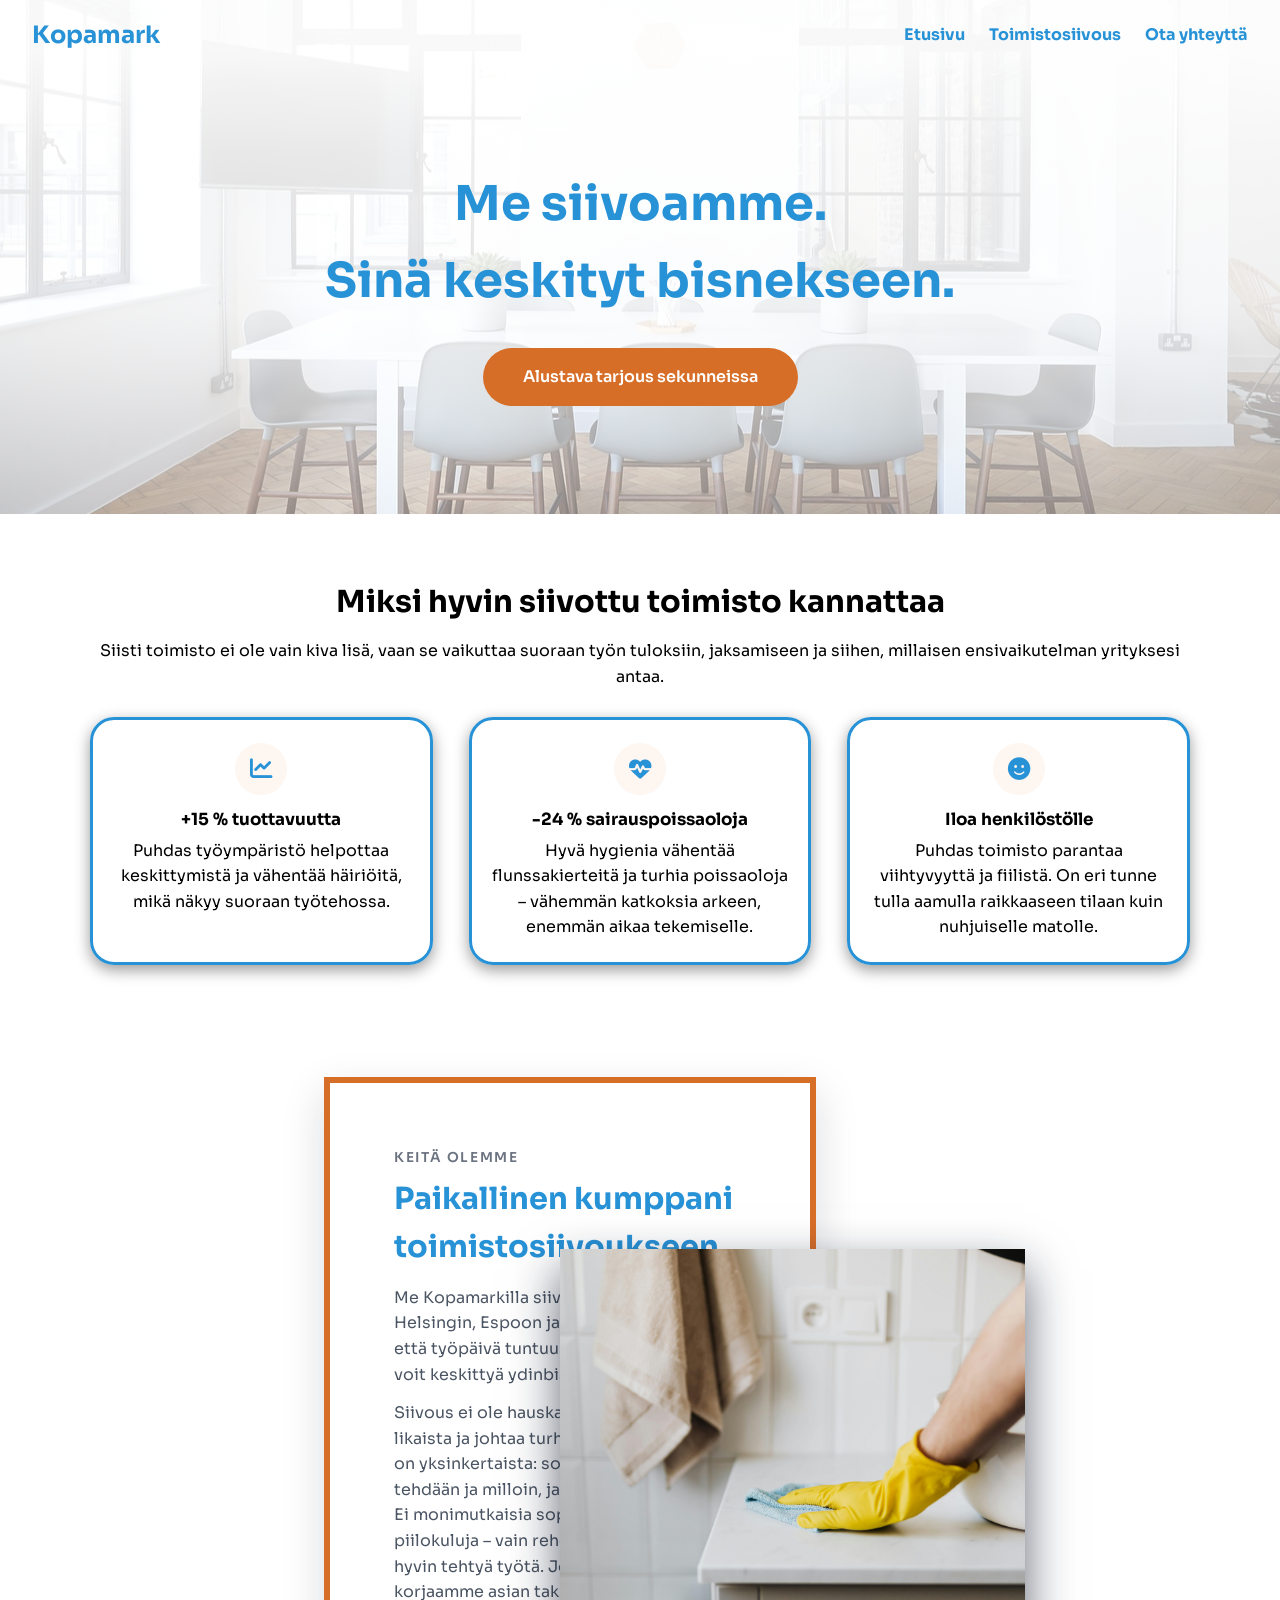
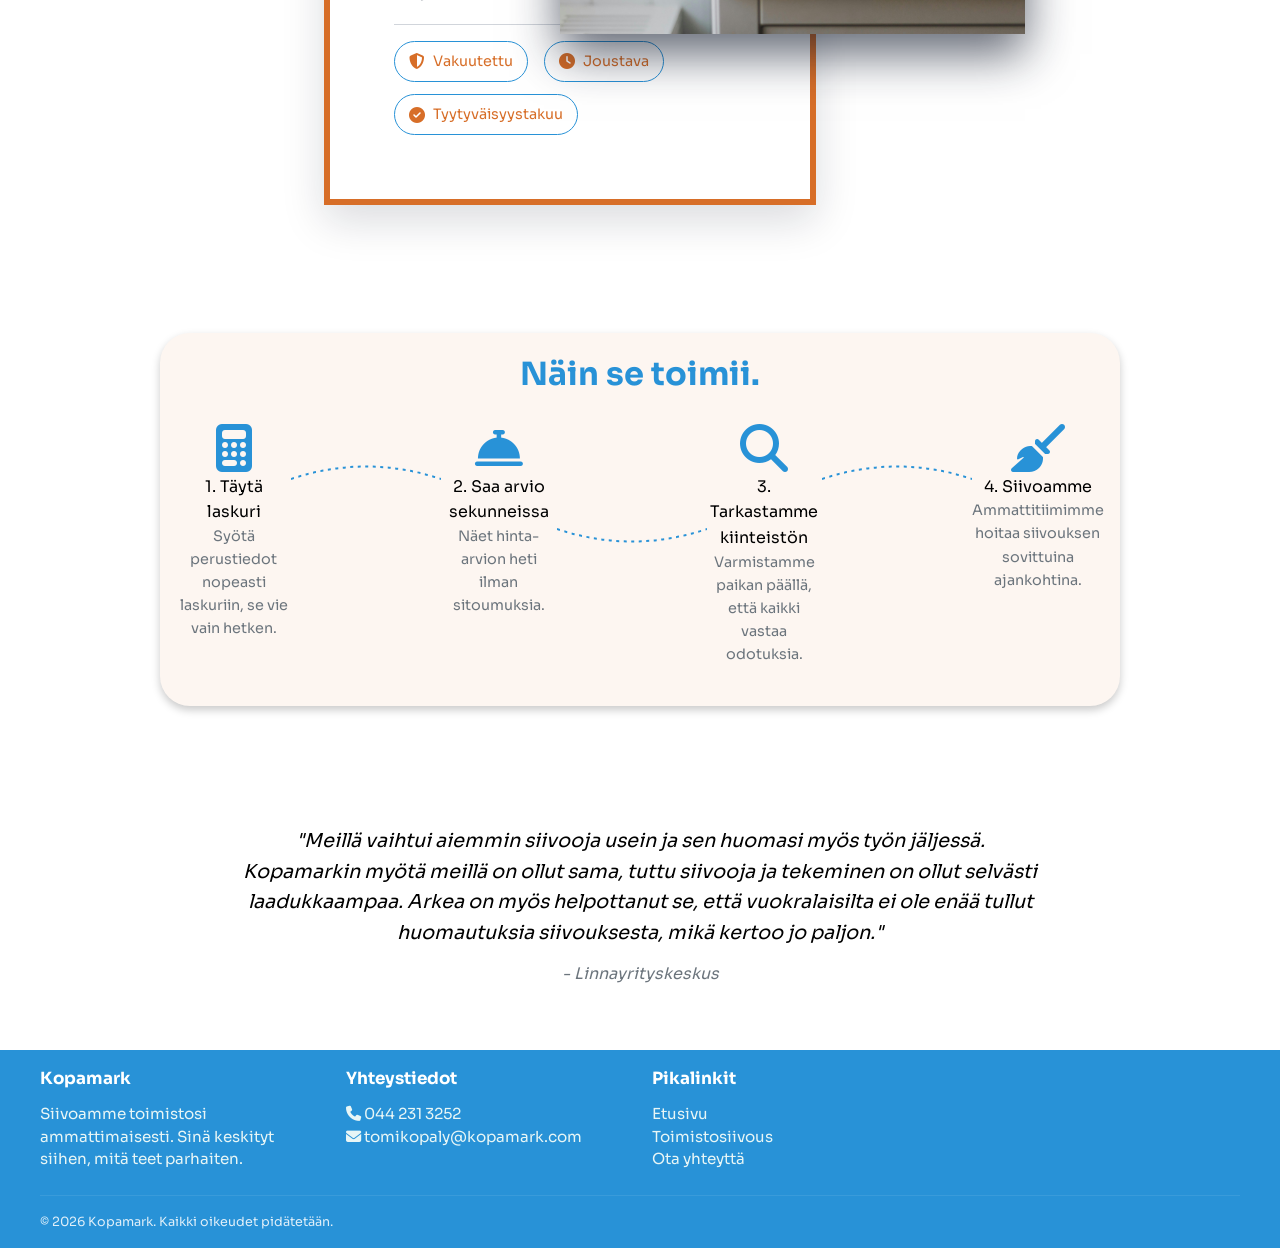
==== commit 0aa0ca66: "värejä vaille valmis" ====
--- a/index.html
+++ b/index.html
@@ -39,7 +39,7 @@
 <section class="about-benefits">
     <!-- VASEN PALSTA: HYÖDYT -->
     <div class="benefits-column">
-        <h2>Miksi puhdas toimisto kannattaa</h2>
+        <h2>Miksi hyvin siivottu toimisto kannattaa</h2>
         <p class="benefits-intro">
             Siisti toimisto ei ole vain kiva lisä, vaan se vaikuttaa suoraan työn tuloksiin,
             jaksamiseen ja siihen, millaisen ensivaikutelman yrityksesi antaa.
@@ -81,54 +81,56 @@
         </div>
 </div>
 </section>
-        <section class="half-image">
-            <img src="./images/2.jpg" class="left-half-image">
-            <div class="about-copy">
-    <p class="eyebrow">Keitä olemme</p>
-    <h2>Paikallinen kumppani toimistosiivoukseen</h2>
-
-    <p>
-        Me Kopamarkilla siivoamme yrityksille Helsingin, Espoon ja Vantaan alueella niin,
-        että työpäivä tuntuu vähän kevyemmältä ja voit keskittyä ydinbisnekseesi.
-    </p>
-    <p>
-        Siivous ei ole hauskaa. Se vie aikaa, on likaista ja johtaa turhiin vaivoihin.
-        Meille se on yksinkertaista: sovitaan selkeästi, mitä tehdään ja milloin,
-        ja pidämme siitä kiinni. Ei monimutkaisia sopimuksia eikä piilokuluja – vain
-        rehellistä, täsmällistä ja hyvin tehtyä työtä. Jos et ole tyytyväinen,
-        korjaamme asian takuullamme.
-    </p>
-
-    <hr class="about-divider">
-
-    <div class="about-badges">
-        <div class="badge">
-            <i class="fa-solid fa-shield-alt"></i>
-            <span>Vakuutettu</span>
-        </div>
-        <div class="badge">
-            <i class="fa-solid fa-clock"></i>
-            <span>Joustava</span>
-        </div>
-        <div class="badge">
-            <i class="fa-solid fa-check-circle"></i>
-            <span>Tyytyväisyys­takuu</span>
+
+<section class="half-image">
+    <div class="about-copy">
+        <p class="eyebrow">Keitä olemme</p>
+        <h2>Paikallinen kumppani toimistosiivoukseen</h2>
+
+        <p>
+            Me Kopamarkilla siivoamme yrityksille Helsingin, Espoon ja Vantaan alueella niin,
+            että työpäivä tuntuu vähän kevyemmältä ja voit keskittyä ydinbisnekseesi.
+        </p>
+        <p>
+            Siivous ei ole hauskaa. Se vie aikaa, on likaista ja johtaa turhiin vaivoihin.
+            Meille se on yksinkertaista: sovitaan selkeästi, mitä tehdään ja milloin,
+            ja pidämme siitä kiinni. Ei monimutkaisia sopimuksia eikä piilokuluja – vain
+            rehellistä, täsmällistä ja hyvin tehtyä työtä. Jos et ole tyytyväinen,
+            korjaamme asian takuullamme.
+        </p>
+
+        <hr class="about-divider">
+
+        <div class="about-badges">
+            <div class="badge">
+                <i class="fa-solid fa-shield-alt"></i>
+                <span>Vakuutettu</span>
+            </div>
+            <div class="badge">
+                <i class="fa-solid fa-clock"></i>
+                <span>Joustava</span>
+            </div>
+            <div class="badge">
+                <i class="fa-solid fa-check-circle"></i>
+                <span>Tyytyväisyys­takuu</span>
+            </div>
         </div>
     </div>
-</div>
-
-        </section>
-
+
+    <div class="about-photo">
+        <img src="./images/4.jpg" alt="Siivooja pyyhkimässä tasoa">
+    </div>
 </section>
 
 
+</section>
         <section id="how-it-works">
             <div class="inner-box">
                 <h2>Näin se toimii.</h2>
                 <div class="steps">
                     <div class="step">
                         <i class="fas fa-calculator fa-3x"></i>
-                        <div>Täytä laskuri</div>
+                        <div>1. Täytä laskuri</div>
                         <div class="step-description">Syötä perustiedot nopeasti laskuriin, se vie vain hetken.</div>
                     </div>
                     <svg class="curve" viewBox="0 0 200 40" preserveAspectRatio="none">
@@ -136,7 +138,7 @@
                     </svg>
                     <div class="step">
                         <i class="fas fa-bell-concierge fa-3x"></i>
-                        <div>Saa arvio sekunneissa</div>
+                        <div>2. Saa arvio sekunneissa</div>
                         <div class="step-description">Näet hinta-arvion heti ilman sitoumuksia.</div>
                     </div>
                     <svg class="curve-down" viewBox="0 0 200 40" preserveAspectRatio="none">
@@ -144,7 +146,7 @@
                     </svg>
                     <div class="step">
                         <i class="fas fa-magnifying-glass fa-3x"></i>
-                        <div>Tarkastamme kiinteistön</div>
+                        <div>3. Tarkastamme kiinteistön</div>
                         <div class="step-description">Varmistamme paikan päällä, että kaikki vastaa odotuksia.</div>
                     </div>
                     <svg class="curve" viewBox="0 0 200 40" preserveAspectRatio="none">
@@ -152,7 +154,7 @@
                     </svg>
                     <div class="step">
                         <i class="fas fa-broom fa-3x"></i>
-                        <div>Siivoamme</div>
+                        <div>4. Siivoamme</div>
                         <div class="step-description">Ammattitiimimme hoitaa siivouksen sovittuina ajankohtina.</div>
                     </div>
                 </div>
@@ -178,6 +180,14 @@
                 <p><i class="fas fa-phone"></i> <a href="tel:+358442313252">044 231 3252</a></p>
                 <p><i class="fas fa-envelope"></i> <a href="mailto:tomikopaly@kopamark.com">tomikopaly@kopamark.com</a></p>
             </div>
+
+            <div class="footer-col pages">
+                <h4>Pikalinkit</h4>
+                <p><a href="index.html">Etusivu</a></p>
+                <p><a href="toimistosiivous.html">Toimistosiivous</a></p>
+                <p><a href="yhteistiedot.html">Ota yhteyttä</a></p>
+            </div>
+
         </div>
 
         <div class="footer-bottom">
--- a/styles/style.css
+++ b/styles/style.css
@@ -4,19 +4,24 @@
     padding: 0;
     box-sizing: border-box; /* Makes padding not add to width */
 }
-
+:root {
+    --primary-color: #2892D7;
+    --not-color: #D76E28; /* Teal color for accents */
+    --secondary-color: #D76E2810; /* Light gray for backgrounds */
+    --font-family: 'Sora', Arial, Helvetica, sans-serif; /* Clean font */
+}
 body {
     font-family: 'Sora', Arial, Helvetica, sans-serif; /* Clean font */
     -webkit-font-smoothing: antialiased;
     -moz-osx-font-smoothing: grayscale;
     line-height: 1.6; /* Better readability */
-    color: #004040; /* Dark text for contrast */
-    background-color: #e9ecef; /* Light gray background */
+    color: var(--primary-color); /* Dark text for contrast */
+    background-color: white; /* Light gray background */
 }
 
 a {
     text-decoration: none; /* No underlines on links */
-    color: #004040; /* Blue links */
+    color: var(--primary-color); /* Blue links */
 }
 
 ul {
@@ -27,13 +32,10 @@
     list-style: none; /* No bullets for logo if wrapped in li */
 }
 
-.container,
-header,
-.hero,
-#why-us,
+.container, header,
+.hero, #why-us,
 #how-it-works .inner-box,
-.info,
-.ready-container,
+.info, .ready-container,
 footer .footer-inne {
     width: min(100%, 1920px); /* Max width for content */
     margin: 0 auto; /* Center horizontally */
@@ -89,7 +91,7 @@
 
 .logo h1 {
     font-size: 1.5rem; /* Logo size */
-    color: #004040; /* Blue logo */
+    color: var(--primary-color); /* Blue logo */
 }
 
 .top-links {
@@ -103,7 +105,7 @@
 }
 
 .top-links li a:hover {
-    color: #004040; /* Darker blue on hover */
+    color: var(--primary-color); /* Darker blue on hover */
 }
 
 /* 3. Hero Section */
@@ -111,7 +113,7 @@
     background-color: transparent; /* Transparent to show wrapper's image */
     text-align: center;
     padding: 6rem 2rem; /* Adjust if needed for vertical spacing */
-    color: #004040; 
+    color: var(--primary-color); 
     display: flex;
     flex-direction: column;
     justify-content: center;
@@ -137,7 +139,7 @@
 }
 
 .hero button {
-    background-color: #004040; /* Vihreä, kuten mallin CTA */
+    background-color: var(--not-color); /* Vihreä, kuten mallin CTA */
     color: #fff;
     cursor: pointer;
 }
@@ -150,19 +152,25 @@
    ====================================== */
 
 .about-benefits {
-    margin: 4rem 2rem;
-}
-
+    margin: 4rem 0;
+    margin-bottom: 6rem;
+}
+
+.about-benefits .benefits-column {
+    max-width: 1100px;
+    margin: 0 auto;
+}
 /* Vasen palsta */
 .benefits-column h2 {
     font-size: 1.9rem;
     margin-bottom: 0.75rem;
     text-align: center;
+    color : black;
 }
 
 .benefits-intro {
     margin-bottom: 1.75rem;
-    color: #4b5563;
+    color: black;
     line-height: 1.6;
     text-align: center;
 }
@@ -170,18 +178,20 @@
 .about-benefits .benefits-grid {
     display: grid;
     grid-template-columns: repeat(3, minmax(0, 1fr));
-    gap: 1.25rem;
+    gap: 2.25rem;
 }
 
 .about-benefits .benefit-item {
     padding: 1.4rem 1.2rem;
     text-align: center;
-    background: #f9fafb;
-    border: 1px solid #e2e8f0;
-    border-radius: 14px;
+    border: 3px solid var(--primary-color);
+    border-radius: 24px;
+    box-shadow: 0 5px 15px rgba(0, 0, 0, 0.4);
     transition: all 0.2s ease;
 }
-
+.about-benefits .benefit-item p, h3 {
+    color: black;
+}
 .about-benefits .benefit-item:hover {
     transform: translateY(-3px);
     box-shadow: 0 8px 20px rgba(15, 23, 42, 0.06);
@@ -191,7 +201,7 @@
     width: 52px;
     height: 52px;
     border-radius: 999px;
-    background: #e0f2fe;
+    background: var(--secondary-color);
     display: flex;
     align-items: center;
     justify-content: center;
@@ -200,7 +210,7 @@
 
 .about-benefits .benefit-icon i {
     font-size: 1.4rem;
-    color: #0369a1;
+    color: var(--primary-color);
 }
 
 .about-benefits .benefit-item h3 {
@@ -237,7 +247,7 @@
 
 /* Lyhyt, hallittu viiva ennen badgeja */
 .about-divider {
-    width: 80px;
+    width: 370px;
     border: none;
     border-top: 1px solid #d1d5db;
     margin: 1.2rem 0 1rem;
@@ -256,42 +266,67 @@
     gap: 0.45rem;
     padding: 0.5rem 0.9rem;
     border-radius: 999px;
-    background: #ecfdf5;
-    border: 1px solid #bbf7d0;
+    background: white;
+    border: 1px solid var(--primary-color);
     font-size: 0.9rem;
+    color:var(--not-color);
 }
 
 .about-badges .badge i {
     font-size: 1rem;
-}
-
+    color: var(--not-color);
+}
+
+/* KEITÄ OLEMME - COFFEE-LAYOUT */
 .half-image {
-    display: flex;
-    flex-direction: row;
-    height: 500px;
-    background-color: white;
-    margin-bottom: 4rem;
-}
-
-.left-half-image {
-    width: 50%;
-    overflow: hidden;
-    height: 100%;
-    object-fit: cover;      /* täyttää boksin ilman vääristymää */
-    object-position: center top;  /* siirrä painopistettä: top / center / bottom */
-}
+    margin: 0 auto 4rem;
+    display: grid;
+    grid-template-columns: minmax(0, 1.1fr) minmax(0, 1.1fr);
+    gap: 2.5rem;
+    align-items: center;
+    position: relative;
+}
+
+/* Tekstiboksi = kehys */
+.about-copy {
+    background: #ffffff;
+    border: 6px solid var(--not-color);
+    box-shadow: 0 16px 40px rgba(15, 23, 42, 0.15);
+    padding: 4rem 4rem;
+    max-width: 580px;
+    position: relative;
+    z-index: 1;
+    transform: translateX(260px);
+}
+
+/* Kuva, joka "syö" kehyksen */
+.about-photo {
+    position: relative;
+    z-index: 2;
+}
+
+.about-photo img {
+    width: 75%;
+    display: block;
+    box-shadow: 0 20px 45px rgba(15, 23, 42, 0.65);
+    transform: translateX(-100px); /* tämä vie kuvaa kehyksen päälle */
+}
+
+
 
 /* 5. How It Works */
 #how-it-works {
-    background-color: #e9ecef; /* Light background for contrast */
+    margin: 0 8rem;
     padding: 0.5rem 2rem;
     text-align: center;
-    padding-bottom: 1rem;
+    padding-bottom: 2.5rem;
+    padding-top: 3rem;
 }
 
 .inner-box {
-    background-color: #f0f8ff; /* White background for inner box */
+    background-color: var(--secondary-color); /* White background for inner box */
     padding: 1rem;
+    padding-bottom: 2.5rem;
     border-radius: 30px; /* Pyöristetyt reunat – pehmentää eroa */
     box-shadow: 0 4px 8px rgba(0, 0, 0, 0.212); /* Varjo nostaa osion esiin */
 }
@@ -313,23 +348,29 @@
     margin: 0px; /* Space around each step */
     flex: 1; /* Allow steps to grow equally */
     position: relative; /* Position relative for the connector */
+    color: black;
+    max-width: 250px;
+}
+
+.step i {
+    color: var(--primary-color); /* Icon color */
 }
 
 .curve {
-  width: 160px; /* säädä etäisyyttä vaiheiden välillä */
+  width: 150px; /* säädä etäisyyttä vaiheiden välillä */
   height: 40px;
   position: relative;
   top: 30px; /* siirtää viivaa ylöspäin */
 }
 .curve-down{
-  width: 160px;
+  width: 150px;
   height: 40px;
   position: relative;
   top: 80px; /* siirtää viivaa alemmas */
 }
 
 .curve path, .curve-down path {
-  stroke: #004040;             /* viivan väri */
+  stroke: var(--primary-color);             /* viivan väri */
   stroke-width: 2;          /* paksuus */
   stroke-dasharray: 4 6;    /* tekee pisteviivan */
   fill: none;
@@ -345,17 +386,18 @@
 }
 /* 6. Testimonials */
 #testimonials {
-    background-color: #e9ecef;
-    padding: 2rem;
-    margin: 2rem 0;
+    background-color: white;
+    padding: 3rem 2rem 4rem;
+    margin-top: 2rem;
     text-align: center;
     font-style: italic; /* Italic for quotes */
 }
 
 #testimonials blockquote {
     font-size: 1.2rem;
-    margin: 0.5rem auto;
-    width: 60%;
+    max-width: 800px;
+    margin: 0 auto 0.75rem;
+    color: black
 }
 
 #testimonials p {
@@ -367,8 +409,8 @@
 footer {
     text-align: left;
     padding: 1rem 1rem;
-    background-color: #004040;
-    color: #fff;
+    background-color: var(--primary-color);
+    color: White;
     font-size: 0.95rem;
 }
 
@@ -456,21 +498,24 @@
     font-size: 50px; /* Teal color for heading */
 }
 .contact-container {
-    display: flex; /* Flexbox for side-by-side sections */
-    flex-direction: row; /* Wrap on smaller screens */
+    display: flex;
+    flex-direction: row;
     gap: 2rem;
-    justify-content: space-evenly; /* Center content horizontally */
-    margin: 2rem 22rem; /* Vertical spacing */
-    margin-bottom: 10rem;
-    border-radius: 16px; /* Rounded corners */
-    padding: 2rem;
-    background-color: #e9ecef; /* Light background for contrast */
+    justify-content: space-between;
+    border-radius: 16px;
+    padding: 2rem 2.5rem;
+    background-color: #e9ecef;
+
+    /* max 960px leveä, muuten aina ~2rem sivumarginaali */
+    width: min(960px, calc(100% - 4rem));
+    margin: 2.5rem auto 6rem;
 }
 .contact-info p {
     display: flex; /* Use flexbox for alignment */
     align-items: center; /* Center items vertically */
     justify-content: center; /* Center items horizontally */
     margin: 5px 0; /* Add some vertical spacing */
+    color: black;
 }
 
 .contact-info i {
@@ -501,9 +546,12 @@
     border-radius: 4px;
 }
 
+.contact-form label {
+    color: black;
+}
 .contact-form button {
     font-size: 1rem;
-    background-color: #004040; /* Vihreä nappi CTA:ksi */
+    background-color: var(--not-color); /* Vihreä nappi CTA:ksi */
     color: #fff;
     padding: 0.75rem 2rem;
     border: none;
@@ -524,7 +572,7 @@
     border-radius: 8px;
     box-shadow: 0 4px 8px rgba(0, 0, 0, 0.212);
     text-align: center;
-    color: #004040; /* Vihreä teksti onnistumiselle */
+    color: var(--primary-color); /* Vihreä teksti onnistumiselle */
 }
 #price-result.active {
     display: block; /* Näytä kun sisältö asetettu */
@@ -643,7 +691,7 @@
 
 .ready-section h2 {
     font-size: 2.2rem;
-    color: #004040;
+    color: black;
     margin-bottom: 1rem;
 }
 
@@ -670,7 +718,7 @@
 }
 
 .ready-btn.primary {
-    background: #004040;
+    background: var(--not-color);
     color: white;
 }
 
@@ -690,12 +738,12 @@
     min-width: 226px;
 }
 .benefit i {
-    color: #004040;
+    color: var(--primary-color);
     margin-bottom: 0.5rem;
 }
 
 .benefit p {
-    color: #004040;
+    color: #333;
     font-weight: 600;
     margin: 0;
 }
@@ -738,7 +786,7 @@
 
 .section-title {
     font-size: 2.8rem;
-    color: #004040;
+    color: var(--primary-color);
     
     margin-bottom: 1rem;
 }
@@ -831,7 +879,7 @@
     /* Make sure the mobile menu logo looks right */
     .mobile-menu-header .logo h1 {
         font-size: 1.5rem;
-        color: #004040;
+        color: var(--primary-color);
     }
 
     /* 2. Styles for the navigation links wrapper */
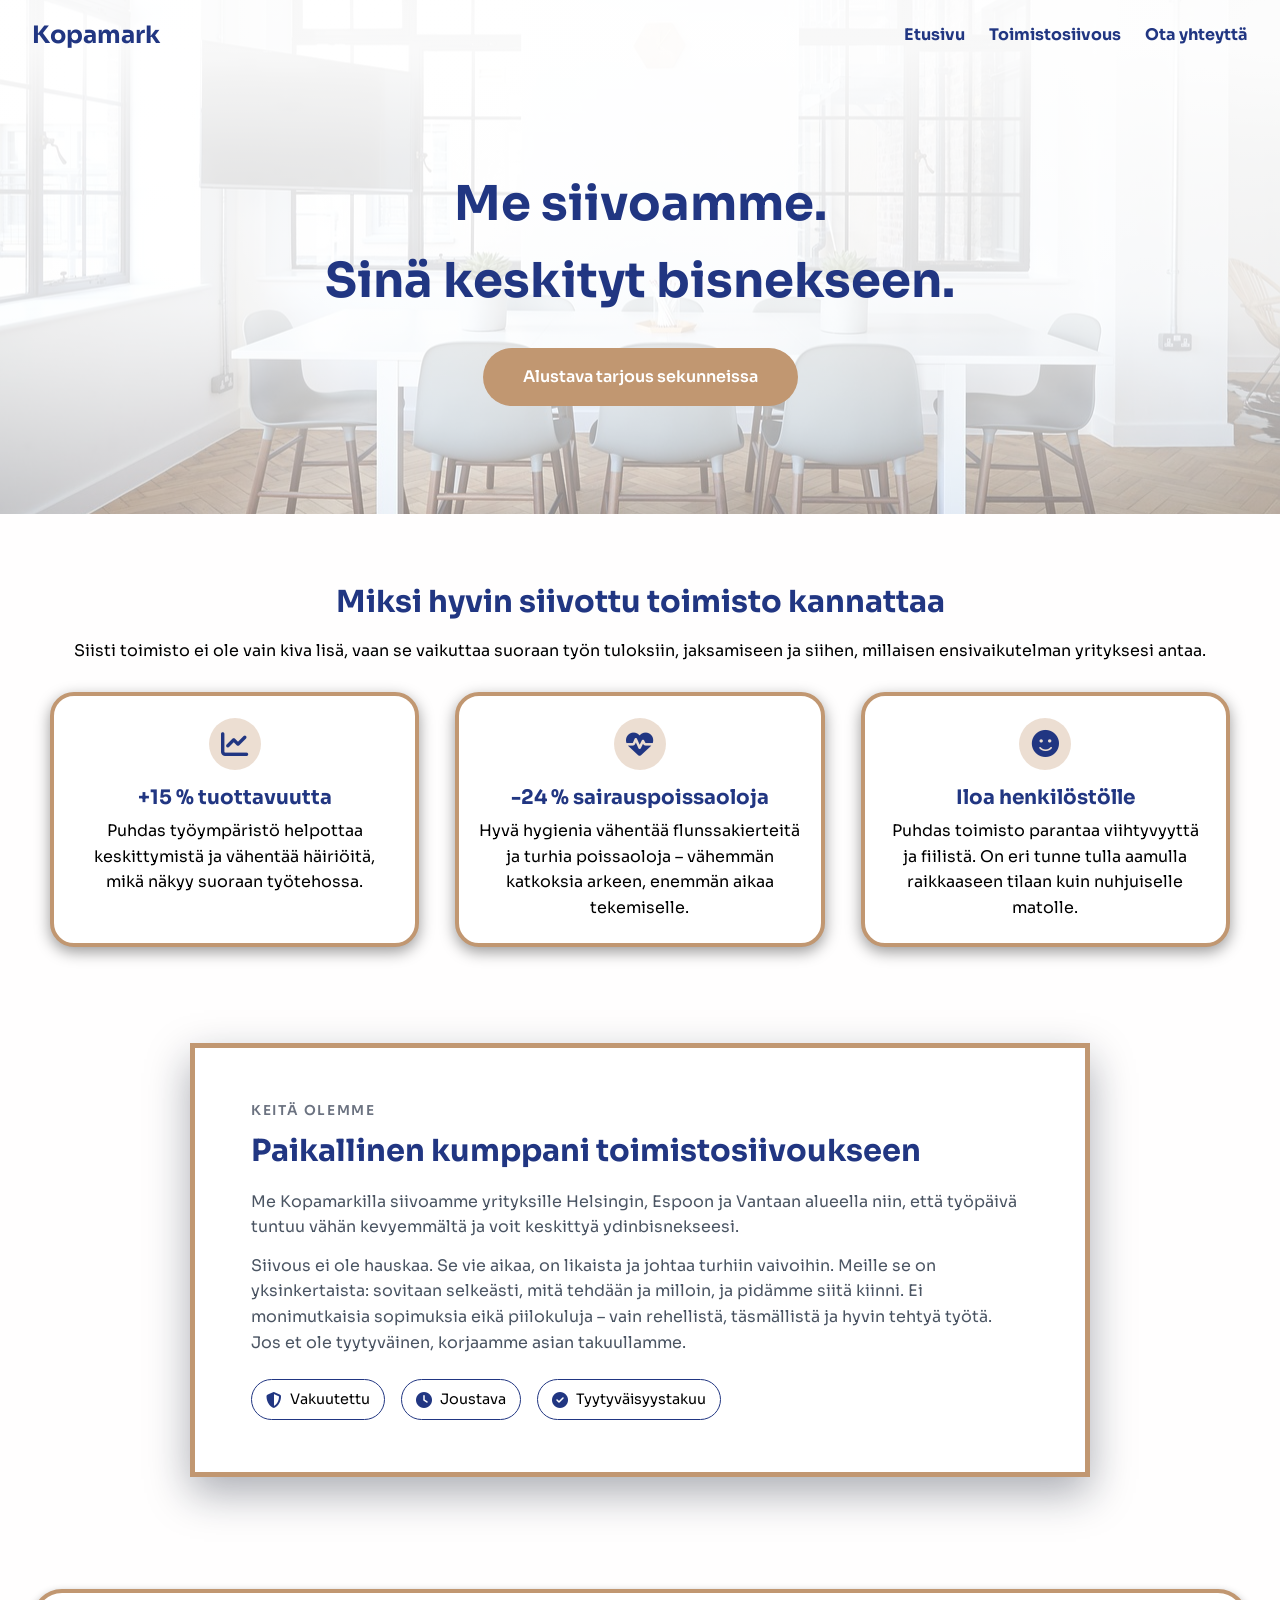
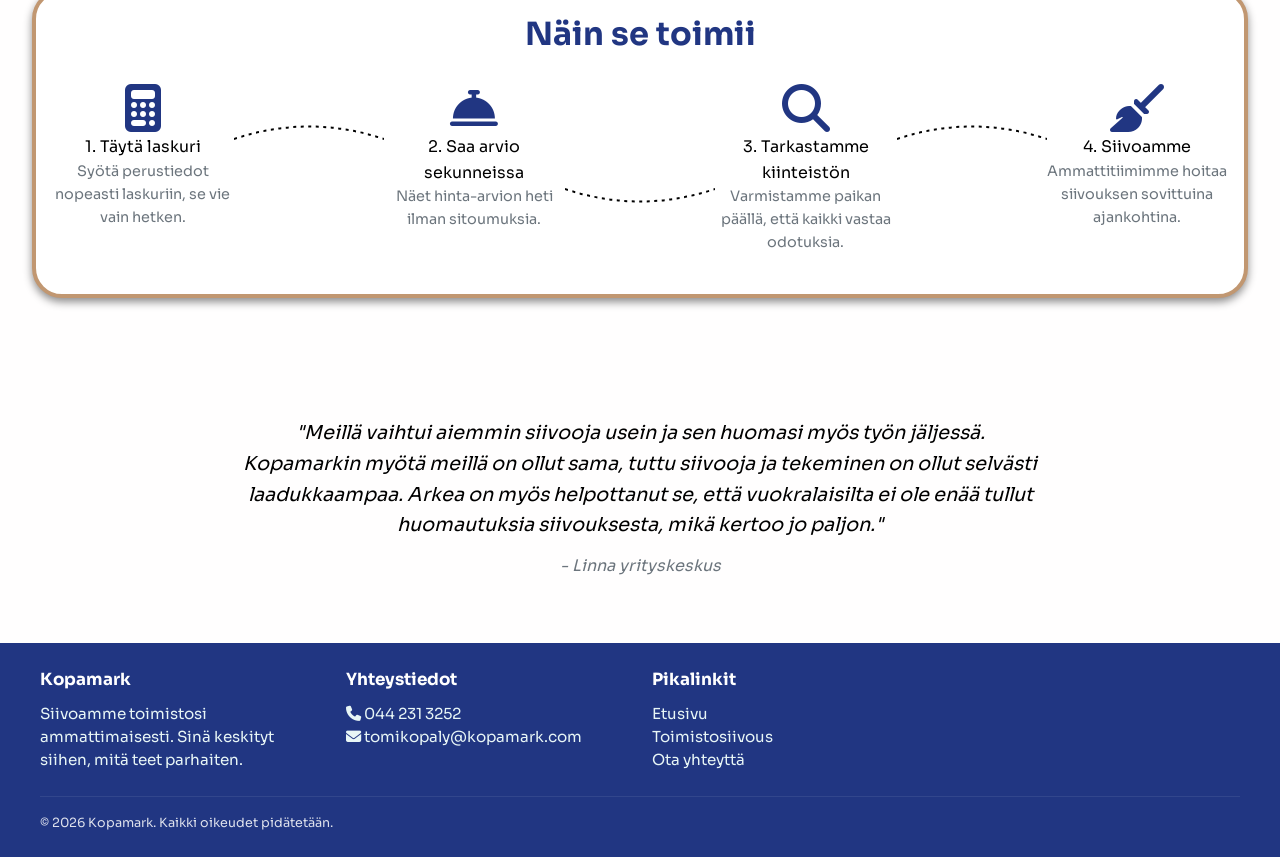
==== commit c5578bb0: "Viimeistelyä vaille, pari kuva muutosta" ====
--- a/index.html
+++ b/index.html
@@ -99,8 +99,6 @@
             korjaamme asian takuullamme.
         </p>
 
-        <hr class="about-divider">
-
         <div class="about-badges">
             <div class="badge">
                 <i class="fa-solid fa-shield-alt"></i>
@@ -126,7 +124,7 @@
 </section>
         <section id="how-it-works">
             <div class="inner-box">
-                <h2>Näin se toimii.</h2>
+                <h2>Näin se toimii</h2>
                 <div class="steps">
                     <div class="step">
                         <i class="fas fa-calculator fa-3x"></i>
@@ -164,7 +162,7 @@
             <blockquote>"Meillä vaihtui aiemmin siivooja usein ja sen huomasi myös työn jäljessä.
                 Kopamarkin myötä meillä on ollut sama, tuttu siivooja ja tekeminen on ollut selvästi laadukkaampaa.
                 Arkea on myös helpottanut se, että vuokralaisilta ei ole enää tullut huomautuksia siivouksesta, mikä kertoo jo paljon."</blockquote>
-            <p>- Linnayrityskeskus</p>
+            <p>- Linna yrityskeskus</p>
         </section>
     </main>
     
--- a/styles/style.css
+++ b/styles/style.css
@@ -5,9 +5,9 @@
     box-sizing: border-box; /* Makes padding not add to width */
 }
 :root {
-    --primary-color: #2892D7;
-    --not-color: #D76E28; /* Teal color for accents */
-    --secondary-color: #D76E2810; /* Light gray for backgrounds */
+    --primary-color: #213682;
+    --not-color: #C19771; /* Teal color for accents */
+    --secondary-color: #C1977150; /* Light gray for backgrounds */
     --font-family: 'Sora', Arial, Helvetica, sans-serif; /* Clean font */
 }
 body {
@@ -16,7 +16,7 @@
     -moz-osx-font-smoothing: grayscale;
     line-height: 1.6; /* Better readability */
     color: var(--primary-color); /* Dark text for contrast */
-    background-color: white; /* Light gray background */
+    background-color: #FFFEFE; /* Light gray background */
 }
 
 a {
@@ -144,7 +144,7 @@
     cursor: pointer;
 }
 .hero button:hover {
-    background-color: #0056b3; /* Tummempi vihreä hoverissa */
+    background-color: var(--primary-color); /* Tummempi vihreä hoverissa */
 }
 
 /* ======================================
@@ -157,7 +157,7 @@
 }
 
 .about-benefits .benefits-column {
-    max-width: 1100px;
+    max-width: 1180px;
     margin: 0 auto;
 }
 /* Vasen palsta */
@@ -165,7 +165,7 @@
     font-size: 1.9rem;
     margin-bottom: 0.75rem;
     text-align: center;
-    color : black;
+    color : var(--primary-color);
 }
 
 .benefits-intro {
@@ -184,14 +184,16 @@
 .about-benefits .benefit-item {
     padding: 1.4rem 1.2rem;
     text-align: center;
-    border: 3px solid var(--primary-color);
+    border: 4px solid var(--not-color);
     border-radius: 24px;
     box-shadow: 0 5px 15px rgba(0, 0, 0, 0.4);
     transition: all 0.2s ease;
+    background-color: white;
 }
 .about-benefits .benefit-item p, h3 {
     color: black;
 }
+
 .about-benefits .benefit-item:hover {
     transform: translateY(-3px);
     box-shadow: 0 8px 20px rgba(15, 23, 42, 0.06);
@@ -209,21 +211,18 @@
 }
 
 .about-benefits .benefit-icon i {
-    font-size: 1.4rem;
+    font-size: 1.7rem;
     color: var(--primary-color);
 }
 
 .about-benefits .benefit-item h3 {
     margin-bottom: 0.25rem;
-    font-size: 1.05rem;
+    font-size: 1.25rem;
+    color: var(--primary-color)
 }
 
 /* Oikea palsta */
 /* Oikea puoli: teksti selkeäksi kolumniksi */
-.about-copy {
-    max-width: 520px;        /* rajoita rivipituus */
-    margin: 1rem 4rem;       /* keskitys vaakasuunnassa */
-}
 
 .about-copy .eyebrow {
     font-size: 0.85rem;
@@ -245,19 +244,12 @@
     margin-bottom: 0.8rem;
 }
 
-/* Lyhyt, hallittu viiva ennen badgeja */
-.about-divider {
-    width: 370px;
-    border: none;
-    border-top: 1px solid #d1d5db;
-    margin: 1.2rem 0 1rem;
-}
-
 /* Badge-rivi: vasenreunasta, ei kelluvaa keskisoppaa */
 .about-badges {
     display: flex;
     flex-wrap: wrap;
     gap: 0.75rem 1rem;
+    margin-top: 1.5rem;
 }
 
 .about-badges .badge {
@@ -269,54 +261,60 @@
     background: white;
     border: 1px solid var(--primary-color);
     font-size: 0.9rem;
-    color:var(--not-color);
+    color: black;
 }
 
 .about-badges .badge i {
     font-size: 1rem;
-    color: var(--not-color);
-}
-
-/* KEITÄ OLEMME - COFFEE-LAYOUT */
+    color: var(--primary-color);
+}
+
+/* KEITÄ OLEMME - COFFEE-LAYOUT, RESPONSIVE */
 .half-image {
+    /* keskitys ja max-leveys, “tilaa karsitaan reunoista” */
+    max-width: 1200px;
+    width: min(1200px, 100% - 6rem);
     margin: 0 auto 4rem;
     display: grid;
     grid-template-columns: minmax(0, 1.1fr) minmax(0, 1.1fr);
-    gap: 2.5rem;
     align-items: center;
+    column-gap: 2rem;
     position: relative;
 }
 
 /* Tekstiboksi = kehys */
 .about-copy {
     background: #ffffff;
-    border: 6px solid var(--not-color);
-    box-shadow: 0 16px 40px rgba(15, 23, 42, 0.15);
-    padding: 4rem 4rem;
-    max-width: 580px;
+    border: 5px solid var(--not-color);
+    box-shadow: 0 16px 40px rgba(15, 23, 42, 0.35);
+    padding: 3.25rem 3.5rem;
+    padding-right: 4rem;
+    max-width: 620px;
     position: relative;
     z-index: 1;
-    transform: translateX(260px);
-}
-
-/* Kuva, joka "syö" kehyksen */
+}
+
+/* Kuva, joka “syö” kehystä */
 .about-photo {
     position: relative;
     z-index: 2;
+
+    /* negatiivinen marginaali hoitaa päällekkäisyyden,
+       skaalautuu clampilla kun ruutu kaventuu */
+    margin-left: clamp(-5rem, -6vw, -2.5rem);
 }
 
 .about-photo img {
-    width: 75%;
+    width: 100%;
     display: block;
     box-shadow: 0 20px 45px rgba(15, 23, 42, 0.65);
-    transform: translateX(-100px); /* tämä vie kuvaa kehyksen päälle */
-}
-
+}
 
 
 /* 5. How It Works */
 #how-it-works {
-    margin: 0 8rem;
+    margin: auto;
+    max-width: 1400px;
     padding: 0.5rem 2rem;
     text-align: center;
     padding-bottom: 2.5rem;
@@ -324,11 +322,12 @@
 }
 
 .inner-box {
-    background-color: var(--secondary-color); /* White background for inner box */
+    background-color: white; /* White background for inner box */
     padding: 1rem;
     padding-bottom: 2.5rem;
     border-radius: 30px; /* Pyöristetyt reunat – pehmentää eroa */
-    box-shadow: 0 4px 8px rgba(0, 0, 0, 0.212); /* Varjo nostaa osion esiin */
+    box-shadow: 0 4px 8px rgba(0, 0, 0, 0.45); /* Varjo nostaa osion esiin */
+    border: 4px solid var(--not-color); /* Kehys korostaa osion */
 }
 
 #how-it-works h2 {
@@ -370,7 +369,7 @@
 }
 
 .curve path, .curve-down path {
-  stroke: var(--primary-color);             /* viivan väri */
+  stroke: black;             /* viivan väri */
   stroke-width: 2;          /* paksuus */
   stroke-dasharray: 4 6;    /* tekee pisteviivan */
   fill: none;
@@ -386,7 +385,6 @@
 }
 /* 6. Testimonials */
 #testimonials {
-    background-color: white;
     padding: 3rem 2rem 4rem;
     margin-top: 2rem;
     text-align: center;
@@ -408,7 +406,7 @@
 /* 7. Footer */
 footer {
     text-align: left;
-    padding: 1rem 1rem;
+    padding: 1.5rem 1rem;
     background-color: var(--primary-color);
     color: White;
     font-size: 0.95rem;
@@ -487,6 +485,12 @@
     position: relative;
     z-index: 2; /* Keeps header and hero text on top */
 }
+
+/* Varmista, että header + mobiilivalikko on kaiken muun yläpuolella */
+.image-section > .header {
+    z-index: 9999;
+}
+
 main h1 {
     text-align: center;
     font-size: 3rem;
@@ -504,7 +508,7 @@
     justify-content: space-between;
     border-radius: 16px;
     padding: 2rem 2.5rem;
-    background-color: #e9ecef;
+    background-color: #FFFDF8;
 
     /* max 960px leveä, muuten aina ~2rem sivumarginaali */
     width: min(960px, calc(100% - 4rem));
@@ -530,7 +534,7 @@
     padding-left: 2rem;
     padding-right: 2rem;
     border-radius: 8px; /* Pyöristetyt reunat */
-    box-shadow: 0 2px 4px rgba(0, 0, 0, 0.1); /* Kevyt varjo nostamaan lomaketta */
+    box-shadow: 0 4px 8px rgba(0, 0, 0, 0.2); /* Kevyt varjo nostamaan lomaketta */
     max-width: 600px; /* Rajoitettu leveys, jotta ei levene liikaa */
     margin: 0 auto; /* Keskitys */
 }
@@ -561,18 +565,19 @@
 }
 
 .contact-form button:hover {
-    background-color: #0056b3; /* Tummempi vihreä hoverissa */
+    background-color: var(--primary-color); /* Tummempi vihreä hoverissa */
 }
 
 #price-result {
-    background-color: #f0f8ff; /* Vaalea tausta tulokselle */
-    margin: 0 30rem;
+    background-color: #FFFEFE; /* Vaalea tausta tulokselle */
+    margin: 0 auto;
     padding: 1rem;
     margin-bottom: 1.5rem;
     border-radius: 8px;
     box-shadow: 0 4px 8px rgba(0, 0, 0, 0.212);
     text-align: center;
     color: var(--primary-color); /* Vihreä teksti onnistumiselle */
+    width: min(960px, calc(100% - 4rem));
 }
 #price-result.active {
     display: block; /* Näytä kun sisältö asetettu */
@@ -691,7 +696,7 @@
 
 .ready-section h2 {
     font-size: 2.2rem;
-    color: black;
+    color: var(--primary-color);
     margin-bottom: 1rem;
 }
 
@@ -723,7 +728,7 @@
 }
 
 .ready-btn.primary:hover {
-    background: #0056b3;
+    background: var(--primary-color);
     transform: translateY(-3px);
 }
 
@@ -804,10 +809,11 @@
     display: flex;
     align-items: center;
     flex-direction: column;
-    background: #D9EAFA;
+    background: white;
     padding: 1.8rem;
     border-radius: 12px;
-    box-shadow: 0 5px 15px rgba(0,0,0,0.4);
+    box-shadow: 0 5px 15px rgba(0,0,0,0.5);
+    border: 3px solid var(--not-color);
 }
 
 .check-item h4 {
@@ -818,11 +824,13 @@
 
 .check-item p{ 
     text-align: center;
+    color: black;
 }
 
 /* ------------------------------- */
-/* MOBILE RESPONSIVE DESIGN        */
+/* MOBILE & TABLET RESPONSIVE     */
 /* ------------------------------- */
+
 /* Default desktop behavior */
 .hamburger {
     display: none; /* hide hamburger on desktop */
@@ -830,212 +838,377 @@
 .close-menu {
     display: none;
 }
+
+
+/* Piilota half-image kuvasarake alle 1325px */
+@media (max-width: 1325px) {
+    .half-image {
+        grid-template-columns: 1fr; /* teksti ottaa koko leveyden */
+    }
+
+    .half-image .about-photo {
+        display: none; /* kuva pois */
+    }
+
+    .half-image .about-copy {
+        max-width: 900px;  /* ettei tekstistä tule liian leveä */
+        margin: 0 auto;
+    }
+}
+
+/* TABLET / PIENTÄ DESKTOPIA (≈ 1200px ja alle) */
+@media (max-width: 1200px) {
+
+.hero {
+    padding: 4rem 1.75rem;
+}
+
+.hero h1 {
+    font-size: 2.4rem;
+}
+
+.about-benefits {
+    margin: 3.5rem 0 5rem;
+}
+
+.about-benefits .benefits-column {
+    padding: 0 1.75rem;
+}
+
+/* 3 → 2 korttia vierekkäin */
+.about-benefits .benefits-grid {
+    grid-template-columns: repeat(2, minmax(0, 1fr));
+    gap: 1.75rem;
+}
+
+.half-image {
+    width: min(1100px, 100% - 3rem);
+    column-gap: 1.75rem;
+}
+
+.about-copy {
+    padding: 2.6rem 2.5rem 2.8rem;
+    max-width: none;
+}
+
+#how-it-works {
+    padding: 2.5rem 1.75rem 3rem;
+}
+
+.inner-box {
+    padding: 1.5rem 1.75rem 2.5rem;
+}
+
+.checklist-grid {
+    grid-template-columns: repeat(auto-fit, minmax(280px, 1fr));
+    margin: 2.5rem auto 0;
+}
+
+.service-content {
+    padding: 3.5rem 1.75rem 4rem;
+}
+
+.contact-container {
+    width: min(960px, 100% - 3rem);
+}
+
+.footer-inner {
+    grid-template-columns: 1.5fr 1fr 1fr;
+}
+}
+
+/* PUHELIN (≈ 900px ja alle) */
 @media (max-width: 900px) {
-    
-    /* GENERAL */
-    .container {
-        width: 100%;
-    }
-
-    h1, h2 {
-        text-align: center;
-    }
-    .hero h1 {
-        font-size: 1.4rem; 
-    }
-    /* HEADER */
-    .header {
-        display: flex;
-        justify-content: space-between;
-        align-items: center;
-        padding: 5px 10px;
-    }
-
-    /* Hide top links until menu is opened */
-    .top-links {
-        display: none;
-        flex-direction: column;
-        gap: 3rem; /* Add some space between header and nav */
-        position: fixed;
-        inset: 0;
-        background: white;
-        /* Adjust padding for the new layout */
-        padding: 1rem 1.5rem; 
-        z-index: 999999999;
-    }
-
-    .top-links li a {
+
+/* GENERAL */
+body {
+    font-size: 0.95rem;
+}
+
+.container {
+    width: 100%;
+}
+
+h1, h2 {
+    text-align: center;
+}
+
+/* HEADER + MOBILE MENU */
+.header {
+    display: flex;
+    justify-content: space-between;
+    align-items: center;
+    padding: 0.5rem 1rem;
+}
+
+/* Piilotetaan linkit, kunnes menu avataan */
+.top-links {
+    display: none;
+    flex-direction: column;
+    gap: 3rem;
+    position: fixed;
+    inset: 0;
+    background: white;
+    padding: 1.5rem 1.5rem;
+    z-index: 9999;
+}
+
+.top-links li a {
     font-size: 1.8rem;
     font-weight: 600;
-    }
-    /* 1. Styles for the new header (logo + X) */
-    .mobile-menu-header {
-        display: flex;
-        justify-content: space-between;
-        align-items: center;
-        width: 100%;
-    }
-    
-    /* Make sure the mobile menu logo looks right */
-    .mobile-menu-header .logo h1 {
-        font-size: 1.5rem;
-        color: var(--primary-color);
-    }
-
-    /* 2. Styles for the navigation links wrapper */
-    .mobile-menu-nav {
-        display: flex;
-        flex-direction: column;
-        gap: 1.5rem; /* Space between "Palvelut" and "Yhteystiedot" */
-        align-items: center; /* Center the links */
-    }
-
-    .mobile-menu-nav li a {
-        font-size: 1.7rem; /* Make text a bit bigger */
-        font-weight: 600;
-    }
-    .close-menu {
-        display: block;
-        font-size: 40px;
-        cursor: pointer;
-        /* Ensure it's not a list item */
-        list-style: none; 
-    }
-    /* When menu is opened */
-    .mobile-menu-open .top-links {
-        display: flex;
-    }
-    .mobile-menu-open .hamburger {
-        display: none;
-    }
-    .mobile-menu-open .hero{
-        display: none;
-    }
-    /* Hamburger icon */
-    .hamburger {
-        display: block;
-        font-size: 30px;
-        cursor: pointer;
-        /* We add z-index to make sure it's above the hero fade */
-        position: relative;
-        z-index: 99;
-    }
-    .hero {
-        display: flex;
-        padding-top: 0; /* Space for fixed header */
-        align-items:center;
-    }
-    /* HERO FORM */
-    #price-form {
-        display: flex;
-        flex-direction: column;
-        width: 250px;
-        gap: 8px;
-    }
-
-    #price-form input,
-    #price-form select,
-    #price-form button {
-        font-size: 1rem;
-    }
-
-    /* WHY US */
-    #why-us {
-        flex-direction: column;
-        text-align: center;
-        align-items: center;
-    }
-    
-    .left-content {
-        margin-right: 0;
-        margin-bottom: 3rem;
-    }
-
-    .features {
-        justify-content: center;
-    }
-
-    /* STEPS */
-    .steps {
-        flex-direction: column;
-        align-items:center;
-        gap: 40px;
-    }
-    .curve,
-    .curve-down {
-        display: none;
-    }
-
-    /* CONTACT PAGE */
-    main h1 {
-        font-size: 2.5rem;
-    }
-    .contact-container {
-        flex-direction: column;
-        gap: 40px;
-    }
-
-    #left-section, 
-    #right-section {
-        width: 100%;
-    }
-
-    .portrait-image {
-        width: 328px;
-        height: 380px;
-    }
-
-    .contact-form {
-        margin: 0 1rem;
-    }
-
-    /* FAQ */
-    .faq-section {
-        padding: 0 5px;
-    }
-
-    .info {
-        display: flex;
-        flex-direction: column;
-        text-align:center;
-    }
-    
-    .info h2 {
-        font-size: 2rem;
-    }
-    
-    .info p {
-        font-size: 1rem;
-    }
-    .faq-section {
-        padding: 0;
-        margin: 0;
-        width: 100%;
-    }
-    .faq-item summary {
-        padding: 0;
-        font-size: 1rem;
-        text-align: left;
-    }
-    #price-result {
-        margin: 1rem;
-    }
-    /* READY SECTION */
-    .ready-benefits {
-        flex-direction: column;
-        gap: 20px;
-    }
-
-    /* FOOTER */
-    .footer-inner {
-        display:flex;
-        flex-direction: column;
-        text-align: left;
-        align-items: left;
-        gap: 20px;
-    }
-}
-
-
-
-
+}
+
+.close-menu {
+    display: block;
+    font-size: 40px;
+    cursor: pointer;
+    list-style: none;
+    align-self: flex-end;
+}
+
+/* Avoin menu */
+.mobile-menu-open .top-links {
+    display: flex;
+}
+.mobile-menu-open .hamburger {
+    display: none;
+}
+.mobile-menu-open .hero {
+    display: none;
+}
+
+/* Hamburger nappi näkyviin */
+.hamburger {
+    display: block;
+    font-size: 30px;
+    cursor: pointer;
+    position: relative;
+    z-index: 99;
+}
+
+/* HERO */
+.hero {
+    display: flex;
+    flex-direction: column;
+    align-items: center;
+    padding: 3.5rem 1.25rem 3rem;
+    min-height: auto;
+}
+
+.hero h1 {
+    font-size: 2rem;
+    line-height: 1.2;
+}
+
+#price-form {
+    display: flex;
+    flex-direction: column;
+    width: 260px;
+    gap: 0.5rem;
+}
+
+#price-form input,
+#price-form select,
+#price-form button {
+    font-size: 1rem;
+}
+
+/* HYÖDYT-OSIO */
+.about-benefits {
+    margin: 3rem 0 3.5rem;
+}
+
+.about-benefits .benefits-column {
+    padding: 0 1.5rem;
+}
+
+.benefits-intro {
+    text-align: left;
+}
+
+.about-benefits .benefits-grid {
+    grid-template-columns: 1fr;
+    gap: 1.5rem;
+}
+
+.about-benefits .benefit-item {
+    box-shadow: 0 6px 18px rgba(0,0,0,0.15);
+}
+
+/* KEITÄ OLEMME - KUVA + KORTTI */
+.half-image {
+    grid-template-columns: 1fr;
+    width: min(640px, 100% - 2rem);
+    margin: 0 auto 3.5rem;
+    row-gap: 1.75rem;
+}
+
+.about-copy {
+    padding: 2.25rem 1.75rem 2.3rem;
+    max-width: 100%;
+    box-shadow: 0 10px 25px rgba(15,23,42,0.12);
+}
+
+.about-photo {
+    margin-left: 0;
+}
+
+.about-photo img {
+    max-height: 260px;
+    width: 100%;
+    object-fit: cover;
+}
+
+/* NÄIN SE TOIMII */
+#how-it-works {
+    padding: 2.5rem 1rem 3rem;
+}
+
+.inner-box {
+    border-radius: 24px;
+    padding: 1.5rem 1.25rem 2rem;
+}
+
+.steps {
+    flex-direction: column;
+    align-items: center;
+    gap: 2rem;
+}
+
+.curve,
+.curve-down {
+    display: none;
+}
+
+.step {
+    max-width: 260px;
+}
+
+/* TESTIMONIAL */
+#testimonials {
+    padding: 2.5rem 1.5rem 3rem;
+}
+
+/* TOIMISTOSIIVOUS – PALVELUSISÄLTÖ */
+.service-content {
+    padding: 3rem 1.5rem 3.5rem;
+}
+
+.section-title {
+    font-size: 2.1rem;
+}
+
+.checklist-grid {
+    grid-template-columns: 1fr;
+    gap: 1.5rem;
+    margin: 2.5rem auto 0;
+}
+
+/* FAQ-BANDI */
+.info {
+    flex-direction: column;
+    align-items: flex-start;
+    text-align: left;
+    padding: 2.5rem 1.25rem;
+    min-height: auto;
+    gap: 1.75rem;
+}
+
+.infotext-section h2 {
+    font-size: 2rem;
+    padding-left: 0;
+}
+
+.infotext-section p {
+    font-size: 1rem;
+    padding-left: 0;
+}
+
+.faq-section {
+    width: 100%;
+    margin-left: 0;
+    padding: 0;
+}
+
+.faq-item summary {
+    padding: 1rem 0;
+    font-size: 1rem;
+    text-align: left;
+}
+
+.faq-answer p {
+    padding: 0.75rem 0;
+    font-size: 0.95rem;
+}
+
+/* READY SECTION */
+.ready-section {
+    padding: 3rem 1.5rem 4rem;
+}
+
+.ready-container {
+    max-width: 640px;
+}
+
+.ready-benefits {
+    flex-direction: column;
+    gap: 1.5rem;
+    align-items: center;
+}
+
+/* YHTEYSTIEDOT-SIVU */
+main h1 {
+    font-size: 2.3rem;
+    padding: 0 1rem;
+}
+
+.contact-container {
+    flex-direction: column;
+    gap: 2.5rem;
+    width: min(640px, 100% - 2rem);
+    margin: 2rem auto 4rem;
+    padding: 1.75rem 1.5rem 2rem;
+}
+
+#left-section,
+#right-section {
+    width: 100%;
+}
+
+.portrait-image {
+    width: 100%;
+    max-width: 320px;
+    height: auto;
+}
+
+.contact-form {
+    margin: 0;
+    padding: 1.5rem 1.25rem 2rem;
+}
+
+#price-result {
+    width: min(640px, 100% - 2rem);
+    margin: 1.5rem auto;
+}
+
+/* FOOTER */
+.footer-inner {
+    display: flex;
+    flex-direction: column;
+    text-align: left;
+    align-items: flex-start;
+    gap: 1.25rem;
+    padding: 0 1.5rem;
+}
+
+.footer-bottom {
+    flex-direction: column;
+    align-items: flex-start;
+    gap: 0.5rem;
+    padding: 0 1.5rem 0.5rem;
+}
+}
+
+
+
+
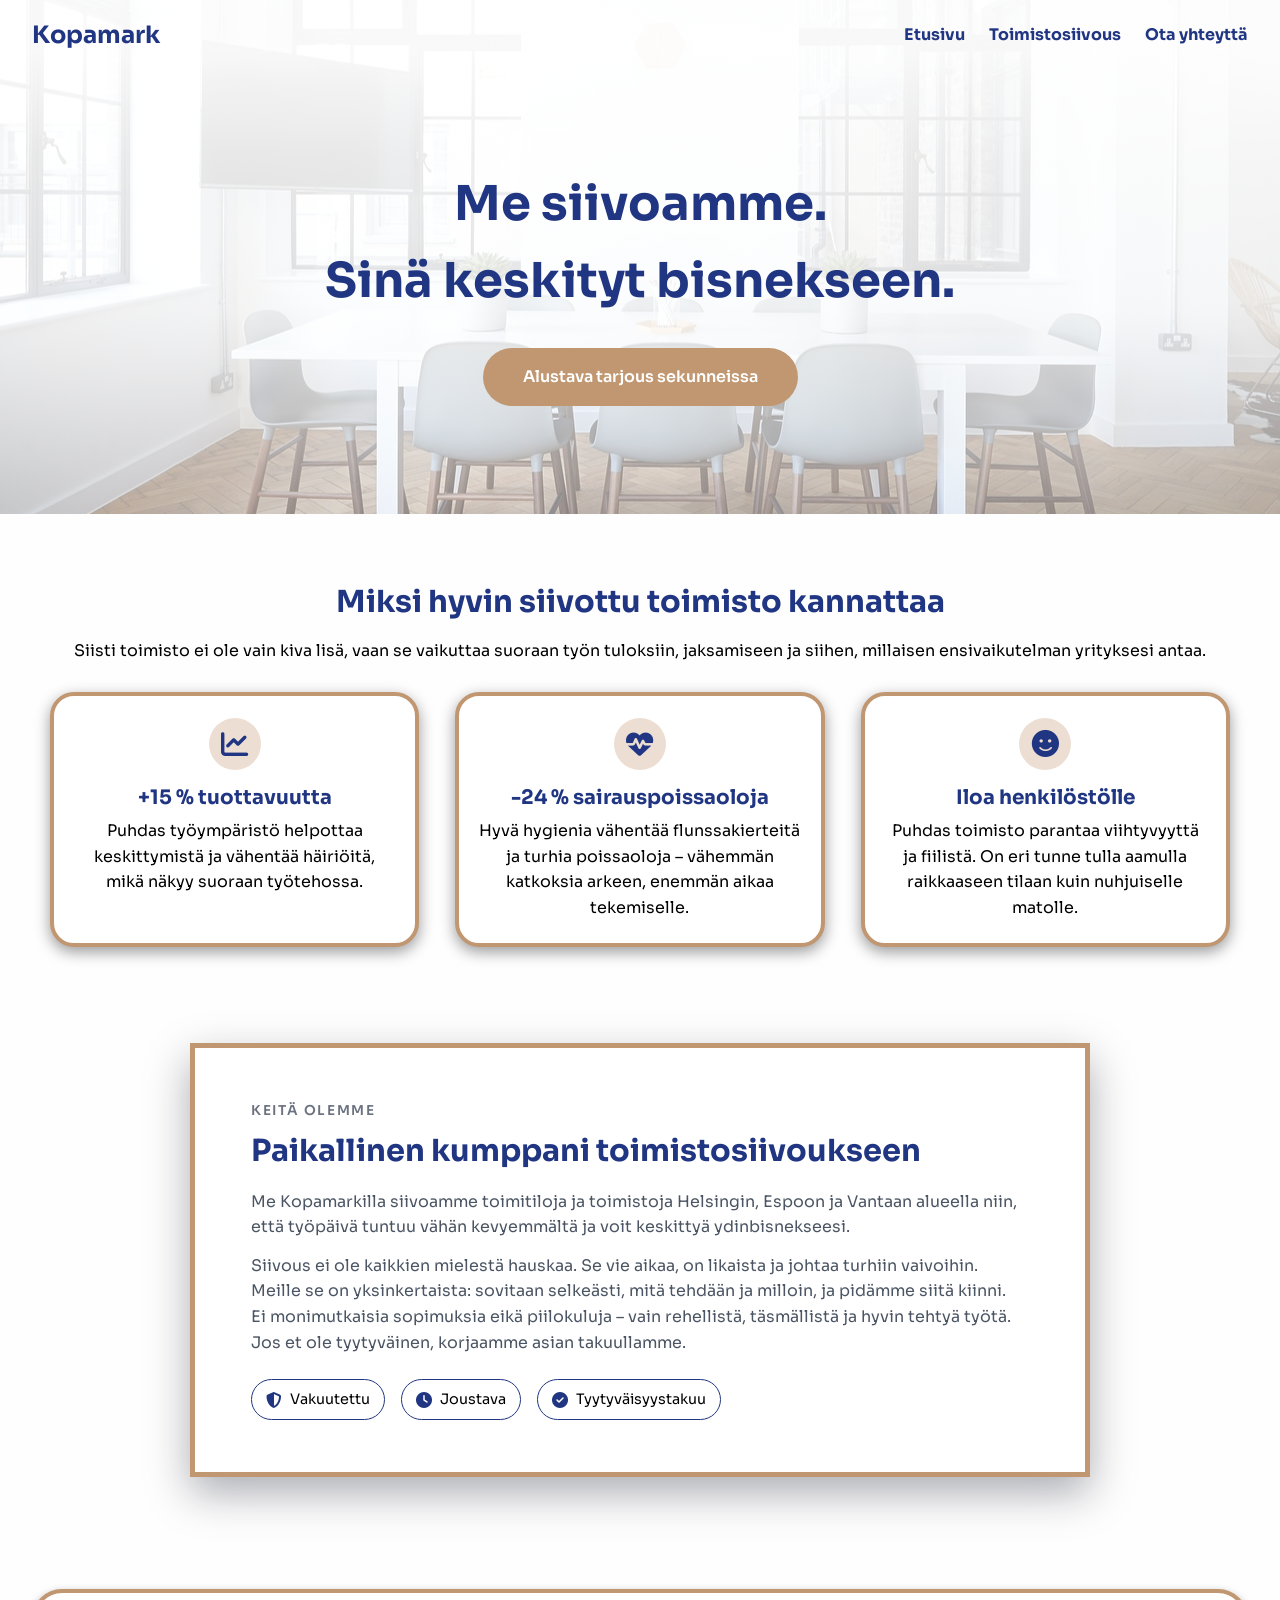
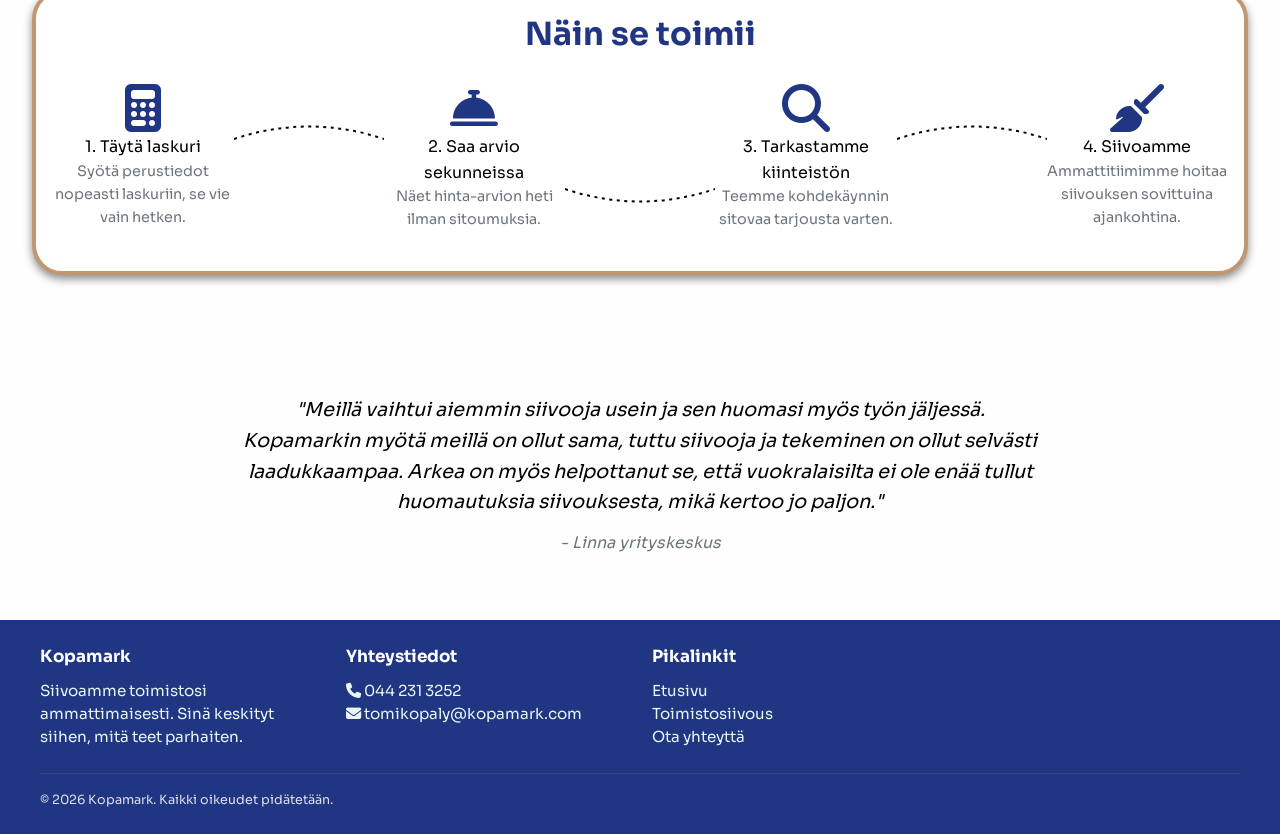
==== commit 94f3331e: "mobiilikorjaukset" ====
--- a/index.html
+++ b/index.html
@@ -88,11 +88,11 @@
         <h2>Paikallinen kumppani toimistosiivoukseen</h2>
 
         <p>
-            Me Kopamarkilla siivoamme yrityksille Helsingin, Espoon ja Vantaan alueella niin,
+            Me Kopamarkilla siivoamme toimitiloja ja toimistoja Helsingin, Espoon ja Vantaan alueella niin,
             että työpäivä tuntuu vähän kevyemmältä ja voit keskittyä ydinbisnekseesi.
         </p>
         <p>
-            Siivous ei ole hauskaa. Se vie aikaa, on likaista ja johtaa turhiin vaivoihin.
+            Siivous ei ole kaikkien mielestä hauskaa. Se vie aikaa, on likaista ja johtaa turhiin vaivoihin.
             Meille se on yksinkertaista: sovitaan selkeästi, mitä tehdään ja milloin,
             ja pidämme siitä kiinni. Ei monimutkaisia sopimuksia eikä piilokuluja – vain
             rehellistä, täsmällistä ja hyvin tehtyä työtä. Jos et ole tyytyväinen,
@@ -145,7 +145,7 @@
                     <div class="step">
                         <i class="fas fa-magnifying-glass fa-3x"></i>
                         <div>3. Tarkastamme kiinteistön</div>
-                        <div class="step-description">Varmistamme paikan päällä, että kaikki vastaa odotuksia.</div>
+                        <div class="step-description">Teemme kohdekäynnin sitovaa tarjousta varten.</div>
                     </div>
                     <svg class="curve" viewBox="0 0 200 40" preserveAspectRatio="none">
                         <path d="M0,25 Q100,0 200,25" />
@@ -183,7 +183,7 @@
                 <h4>Pikalinkit</h4>
                 <p><a href="index.html">Etusivu</a></p>
                 <p><a href="toimistosiivous.html">Toimistosiivous</a></p>
-                <p><a href="yhteistiedot.html">Ota yhteyttä</a></p>
+                <p><a href="yhteystiedot.html">Ota yhteyttä</a></p>
             </div>
 
         </div>
--- a/styles/style.css
+++ b/styles/style.css
@@ -828,387 +828,419 @@
 }
 
 /* ------------------------------- */
-/* MOBILE & TABLET RESPONSIVE     */
+/* MOBILE & TABLET RESPONSIVE      */
 /* ------------------------------- */
+
+/* Pakolliset peruskorjaukset: estää sivuttaisylivuodon ja helpottaa laskentaa */
+*, *::before, *::after {
+    box-sizing: border-box;
+}
+
+html, body {
+    max-width: 100%;
+    overflow-x: hidden; /* laastari + estää puhelimen sivuttaisvenytyksen */
+}
 
 /* Default desktop behavior */
 .hamburger {
     display: none; /* hide hamburger on desktop */
 }
+
 .close-menu {
-    display: none;
-}
-
-
-/* Piilota half-image kuvasarake alle 1325px */
+    display: none; /* näkyy vain kun menu auki mobiilissa */
+}
+
+/* Tablet / pientä desktopia (1200px ja alle) */
+@media (max-width: 1200px) {
+
+    .hero {
+        padding: 4rem 1.75rem;
+    }
+
+    .hero h1 {
+        font-size: 2.4rem;
+    }
+
+    .about-benefits {
+        margin: 3.5rem 0 5rem;
+    }
+
+    .about-benefits .benefits-column {
+        padding: 0 1.75rem;
+    }
+
+    /* 3 -> 2 korttia vierekkäin */
+    .about-benefits .benefits-grid {
+        grid-template-columns: repeat(2, minmax(0, 1fr));
+        gap: 1.75rem;
+    }
+
+    .half-image {
+        width: min(1100px, 100% - 3rem);
+        column-gap: 1.75rem;
+    }
+
+    .about-copy {
+        padding: 2.6rem 2.5rem 2.8rem;
+        max-width: none;
+    }
+
+    #how-it-works {
+        padding: 2.5rem 1.75rem 3rem;
+    }
+
+    .inner-box {
+        padding: 1.5rem 1.75rem 2.5rem;
+    }
+
+    .checklist-grid {
+        grid-template-columns: repeat(auto-fit, minmax(280px, 1fr));
+        margin: 2.5rem auto 0;
+    }
+
+    .service-content {
+        padding: 3.5rem 1.75rem 4rem;
+    }
+
+    .contact-container {
+        width: min(960px, 100% - 3rem);
+    }
+
+    .footer-inner {
+        grid-template-columns: 1.5fr 1fr 1fr;
+    }
+}
+
+/* Half-image: piilota kuvasarake alle 1325px ja lukitse keskitys
+   TAMA BLOKKI ON TARKOITUKELLA 1200-blokin JALKEEN, jotta se voittaa sen */
 @media (max-width: 1325px) {
+
     .half-image {
-        grid-template-columns: 1fr; /* teksti ottaa koko leveyden */
-    }
-
-    .half-image .about-photo {
-        display: none; /* kuva pois */
-    }
-
-    .half-image .about-copy {
-        max-width: 900px;  /* ettei tekstistä tule liian leveä */
-        margin: 0 auto;
-    }
-}
-
-/* TABLET / PIENTÄ DESKTOPIA (≈ 1200px ja alle) */
-@media (max-width: 1200px) {
-
-.hero {
-    padding: 4rem 1.75rem;
-}
-
-.hero h1 {
-    font-size: 2.4rem;
-}
-
-.about-benefits {
-    margin: 3.5rem 0 5rem;
-}
-
-.about-benefits .benefits-column {
-    padding: 0 1.75rem;
-}
-
-/* 3 → 2 korttia vierekkäin */
-.about-benefits .benefits-grid {
-    grid-template-columns: repeat(2, minmax(0, 1fr));
-    gap: 1.75rem;
-}
-
-.half-image {
-    width: min(1100px, 100% - 3rem);
-    column-gap: 1.75rem;
-}
-
-.about-copy {
-    padding: 2.6rem 2.5rem 2.8rem;
-    max-width: none;
-}
-
-#how-it-works {
-    padding: 2.5rem 1.75rem 3rem;
-}
-
-.inner-box {
-    padding: 1.5rem 1.75rem 2.5rem;
-}
-
-.checklist-grid {
-    grid-template-columns: repeat(auto-fit, minmax(280px, 1fr));
-    margin: 2.5rem auto 0;
-}
-
-.service-content {
-    padding: 3.5rem 1.75rem 4rem;
-}
-
-.contact-container {
-    width: min(960px, 100% - 3rem);
-}
-
-.footer-inner {
-    grid-template-columns: 1.5fr 1fr 1fr;
-}
-}
-
-/* PUHELIN (≈ 900px ja alle) */
+        width: min(900px, 100% - 2rem);
+        margin-left: auto;
+        margin-right: auto;
+
+        /* jos half-image on grid */
+        grid-template-columns: 1fr;
+
+        /* jos half-image joskus on flex */
+        justify-content: center;
+    }
+
+    /* kuva oikeasti pois + ei saa varata tilaa */
+    .half-image .about-photo,
+    .half-image .left-half-image {
+        display: none !important;
+        width: 0 !important;
+        margin: 0 !important;
+    }
+
+    /* tappaa kaikki vanhat desktop-siirrot jotka aiheuttaa sivuttaisylivuotoa */
+    .half-image .about-copy,
+    .about-copy {
+        transform: none !important;
+        margin: 0 auto !important;
+        max-width: 100% !important;
+    }
+}
+
+/* Puhelin (900px ja alle) */
 @media (max-width: 900px) {
 
-/* GENERAL */
-body {
-    font-size: 0.95rem;
-}
-
-.container {
-    width: 100%;
-}
-
-h1, h2 {
-    text-align: center;
-}
-
-/* HEADER + MOBILE MENU */
-.header {
-    display: flex;
-    justify-content: space-between;
-    align-items: center;
-    padding: 0.5rem 1rem;
-}
-
-/* Piilotetaan linkit, kunnes menu avataan */
-.top-links {
-    display: none;
-    flex-direction: column;
-    gap: 3rem;
-    position: fixed;
-    inset: 0;
-    background: white;
-    padding: 1.5rem 1.5rem;
-    z-index: 9999;
-}
-
-.top-links li a {
-    font-size: 1.8rem;
-    font-weight: 600;
-}
-
-.close-menu {
-    display: block;
-    font-size: 40px;
-    cursor: pointer;
-    list-style: none;
-    align-self: flex-end;
-}
-
-/* Avoin menu */
-.mobile-menu-open .top-links {
-    display: flex;
-}
-.mobile-menu-open .hamburger {
-    display: none;
-}
-.mobile-menu-open .hero {
-    display: none;
-}
-
-/* Hamburger nappi näkyviin */
-.hamburger {
-    display: block;
-    font-size: 30px;
-    cursor: pointer;
-    position: relative;
-    z-index: 99;
-}
-
-/* HERO */
-.hero {
-    display: flex;
-    flex-direction: column;
-    align-items: center;
-    padding: 3.5rem 1.25rem 3rem;
-    min-height: auto;
-}
-
-.hero h1 {
-    font-size: 2rem;
-    line-height: 1.2;
-}
-
-#price-form {
-    display: flex;
-    flex-direction: column;
-    width: 260px;
-    gap: 0.5rem;
-}
-
-#price-form input,
-#price-form select,
-#price-form button {
-    font-size: 1rem;
-}
-
-/* HYÖDYT-OSIO */
-.about-benefits {
-    margin: 3rem 0 3.5rem;
-}
-
-.about-benefits .benefits-column {
-    padding: 0 1.5rem;
-}
-
-.benefits-intro {
-    text-align: left;
-}
-
-.about-benefits .benefits-grid {
-    grid-template-columns: 1fr;
-    gap: 1.5rem;
-}
-
-.about-benefits .benefit-item {
-    box-shadow: 0 6px 18px rgba(0,0,0,0.15);
-}
-
-/* KEITÄ OLEMME - KUVA + KORTTI */
-.half-image {
-    grid-template-columns: 1fr;
-    width: min(640px, 100% - 2rem);
-    margin: 0 auto 3.5rem;
-    row-gap: 1.75rem;
-}
-
-.about-copy {
-    padding: 2.25rem 1.75rem 2.3rem;
-    max-width: 100%;
-    box-shadow: 0 10px 25px rgba(15,23,42,0.12);
-}
-
-.about-photo {
-    margin-left: 0;
-}
-
-.about-photo img {
-    max-height: 260px;
-    width: 100%;
-    object-fit: cover;
-}
-
-/* NÄIN SE TOIMII */
-#how-it-works {
-    padding: 2.5rem 1rem 3rem;
-}
-
-.inner-box {
-    border-radius: 24px;
-    padding: 1.5rem 1.25rem 2rem;
-}
-
-.steps {
-    flex-direction: column;
-    align-items: center;
-    gap: 2rem;
-}
-
-.curve,
-.curve-down {
-    display: none;
-}
-
-.step {
-    max-width: 260px;
-}
-
-/* TESTIMONIAL */
-#testimonials {
-    padding: 2.5rem 1.5rem 3rem;
-}
-
-/* TOIMISTOSIIVOUS – PALVELUSISÄLTÖ */
-.service-content {
-    padding: 3rem 1.5rem 3.5rem;
-}
-
-.section-title {
-    font-size: 2.1rem;
-}
-
-.checklist-grid {
-    grid-template-columns: 1fr;
-    gap: 1.5rem;
-    margin: 2.5rem auto 0;
-}
-
-/* FAQ-BANDI */
-.info {
-    flex-direction: column;
-    align-items: flex-start;
-    text-align: left;
-    padding: 2.5rem 1.25rem;
-    min-height: auto;
-    gap: 1.75rem;
-}
-
-.infotext-section h2 {
-    font-size: 2rem;
-    padding-left: 0;
-}
-
-.infotext-section p {
-    font-size: 1rem;
-    padding-left: 0;
-}
-
-.faq-section {
-    width: 100%;
-    margin-left: 0;
-    padding: 0;
-}
-
-.faq-item summary {
-    padding: 1rem 0;
-    font-size: 1rem;
-    text-align: left;
-}
-
-.faq-answer p {
-    padding: 0.75rem 0;
-    font-size: 0.95rem;
-}
-
-/* READY SECTION */
-.ready-section {
-    padding: 3rem 1.5rem 4rem;
-}
-
-.ready-container {
-    max-width: 640px;
-}
-
-.ready-benefits {
-    flex-direction: column;
-    gap: 1.5rem;
-    align-items: center;
-}
-
-/* YHTEYSTIEDOT-SIVU */
-main h1 {
-    font-size: 2.3rem;
-    padding: 0 1rem;
-}
-
-.contact-container {
-    flex-direction: column;
-    gap: 2.5rem;
-    width: min(640px, 100% - 2rem);
-    margin: 2rem auto 4rem;
-    padding: 1.75rem 1.5rem 2rem;
-}
-
-#left-section,
-#right-section {
-    width: 100%;
-}
-
-.portrait-image {
-    width: 100%;
-    max-width: 320px;
-    height: auto;
-}
-
-.contact-form {
-    margin: 0;
-    padding: 1.5rem 1.25rem 2rem;
-}
-
-#price-result {
-    width: min(640px, 100% - 2rem);
-    margin: 1.5rem auto;
-}
-
-/* FOOTER */
-.footer-inner {
-    display: flex;
-    flex-direction: column;
-    text-align: left;
-    align-items: flex-start;
-    gap: 1.25rem;
-    padding: 0 1.5rem;
-}
-
-.footer-bottom {
-    flex-direction: column;
-    align-items: flex-start;
-    gap: 0.5rem;
-    padding: 0 1.5rem 0.5rem;
-}
-}
-
-
-
-
+    /* GENERAL */
+    body {
+        font-size: 0.95rem;
+    }
+
+    .container {
+        width: 100%;
+    }
+
+    h1, h2 {
+        text-align: center;
+    }
+
+    /* HEADER + MOBILE MENU */
+    .header {
+        display: flex;
+        justify-content: space-between;
+        align-items: center;
+        padding: 0.5rem 1rem;
+
+        /* varmistaa, ettei menu jää minkaan kortin taakse (yhteystiedot-sivu) */
+        position: relative;
+        z-index: 9999;
+    }
+
+    /* Piilotetaan linkit, kunnes menu avataan */
+    .top-links {
+        display: none;
+        flex-direction: column;
+        gap: 3rem;
+        position: fixed;
+        inset: 0;
+        background: white;
+        padding: 1.5rem 1.5rem;
+        z-index: 99999;
+    }
+
+    .top-links li a {
+        font-size: 1.8rem;
+        font-weight: 600;
+    }
+
+    /* Close-nappi vain kun menu on auki */
+    .mobile-menu-open .close-menu {
+        display: block;
+        font-size: 40px;
+        cursor: pointer;
+        list-style: none;
+        align-self: flex-end;
+    }
+
+    /* Avoin menu */
+    .mobile-menu-open .top-links {
+        display: flex;
+    }
+
+    .mobile-menu-open .hamburger {
+        display: none;
+    }
+
+    .mobile-menu-open .hero {
+        display: none;
+    }
+
+    /* Hamburger nappi näkyviin */
+    .hamburger {
+        display: block;
+        font-size: 30px;
+        cursor: pointer;
+        position: relative;
+        z-index: 100000;
+    }
+
+    /* HERO */
+    .hero {
+        display: flex;
+        flex-direction: column;
+        align-items: center;
+        padding: 3.5rem 1.25rem 3rem;
+        min-height: auto;
+    }
+
+    .hero h1 {
+        font-size: 2rem;
+        line-height: 1.2;
+    }
+
+    #price-form {
+        display: flex;
+        flex-direction: column;
+        width: 260px;
+        gap: 0.5rem;
+    }
+
+    #price-form input,
+    #price-form select,
+    #price-form button {
+        font-size: 1rem;
+    }
+
+    /* HYODYT-OSIO */
+    .about-benefits {
+        margin: 3rem 0 3.5rem;
+    }
+
+    .about-benefits .benefits-column {
+        padding: 0 1.5rem;
+    }
+
+    .benefits-intro {
+        text-align: left;
+    }
+
+    .about-benefits .benefits-grid {
+        grid-template-columns: 1fr;
+        gap: 1.5rem;
+    }
+
+    .about-benefits .benefit-item {
+        box-shadow: 0 6px 18px rgba(0,0,0,0.15);
+    }
+
+    /* KEITA OLEMME - kuva pois, teksti keskelle, ei ylivuotoa */
+    .half-image {
+        grid-template-columns: 1fr !important;
+        width: min(640px, 100% - 1.5rem) !important;
+        margin: 0 auto 3.5rem;
+        row-gap: 1.75rem;
+    }
+
+    .half-image .about-photo,
+    .half-image .left-half-image {
+        display: none !important;
+    }
+
+    .about-copy {
+        padding: 2rem 1.25rem !important;
+        max-width: 100% !important;
+        transform: none !important;
+        margin: 0 auto !important;
+        box-shadow: 0 10px 25px rgba(15,23,42,0.12);
+    }
+
+    /* NAIN SE TOIMII */
+    #how-it-works {
+        padding: 2.5rem 1rem 3rem;
+    }
+
+    .inner-box {
+        border-radius: 24px;
+        padding: 1.5rem 1.25rem 2rem;
+    }
+
+    .steps {
+        flex-direction: column;
+        align-items: center;
+        gap: 2rem;
+    }
+
+    .curve,
+    .curve-down {
+        display: none;
+    }
+
+    .step {
+        max-width: 260px;
+    }
+
+    /* TESTIMONIAL */
+    #testimonials {
+        padding: 2.5rem 1.5rem 3rem;
+    }
+
+    /* TOIMISTOSIIVOUS - PALVELUSISALTO */
+    .service-content {
+        padding: 3rem 1.5rem 3.5rem;
+    }
+
+    .section-title {
+        font-size: 2.1rem;
+    }
+
+    .checklist-grid {
+        grid-template-columns: 1fr;
+        gap: 1.5rem;
+        margin: 2.5rem auto 0;
+    }
+
+    /* FAQ */
+    .info {
+        flex-direction: column;
+        align-items: flex-start;
+        text-align: left;
+        padding: 2.5rem 1.25rem;
+        min-height: auto;
+        gap: 1.75rem;
+    }
+
+    .infotext-section h2 {
+        font-size: 2rem;
+        padding-left: 0;
+    }
+
+    .infotext-section p {
+        font-size: 1rem;
+        padding-left: 0;
+    }
+
+    .faq-section {
+        width: 100%;
+        margin-left: 0;
+        padding: 0;
+    }
+
+    .faq-item summary {
+        padding: 1rem 0;
+        font-size: 1rem;
+        text-align: left;
+    }
+
+    .faq-answer p {
+        padding: 0.75rem 0;
+        font-size: 0.95rem;
+    }
+
+    /* READY SECTION */
+    .ready-section {
+        padding: 3rem 1.5rem 4rem;
+    }
+
+    .ready-container {
+        max-width: 640px;
+    }
+
+    .ready-benefits {
+        flex-direction: column;
+        gap: 1.5rem;
+        align-items: center;
+    }
+
+    /* YHTEYSTIEDOT-SIVU */
+    main h1 {
+        font-size: 2.3rem;
+        padding: 0 1rem;
+    }
+
+    .contact-container {
+        flex-direction: column;
+        gap: 2.5rem;
+        width: min(640px, 100% - 2rem);
+        margin: 2rem auto 4rem;
+        padding: 1.75rem 1.5rem 2rem;
+    }
+
+    #left-section,
+    #right-section {
+        width: 100%;
+    }
+
+    .portrait-image {
+        width: 100%;
+        max-width: 320px;
+        height: auto;
+    }
+
+    .contact-form {
+        margin: 0;
+        padding: 1.5rem 1.25rem 2rem;
+    }
+
+    #price-result {
+        width: min(640px, 100% - 2rem);
+        margin: 1.5rem auto;
+    }
+
+    /* FOOTER */
+    .footer-inner {
+        display: flex;
+        flex-direction: column;
+        text-align: left;
+        align-items: flex-start;
+        gap: 1.25rem;
+        padding: 0 1.5rem;
+    }
+
+    .footer-bottom {
+        flex-direction: column;
+        align-items: flex-start;
+        gap: 0.5rem;
+        padding: 0 1.5rem 0.5rem;
+    }
+}
+
+
+
+
+
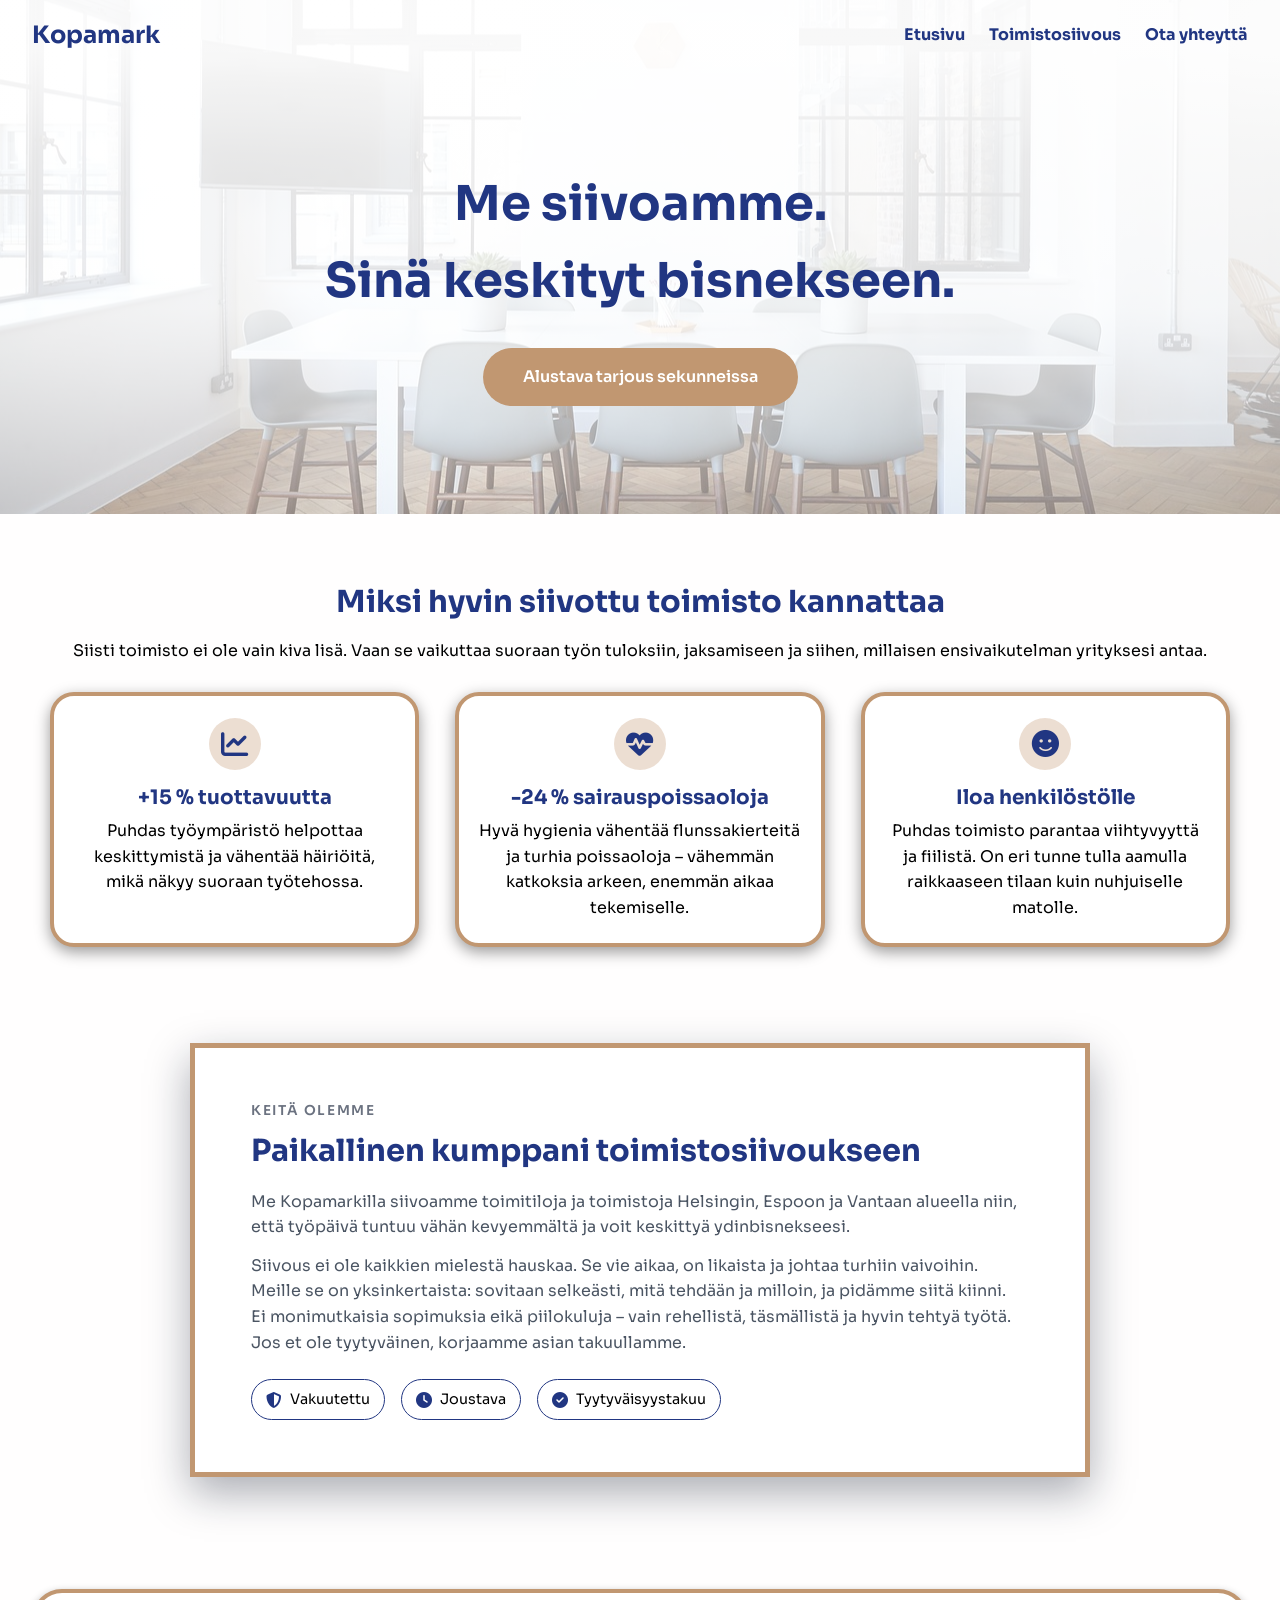
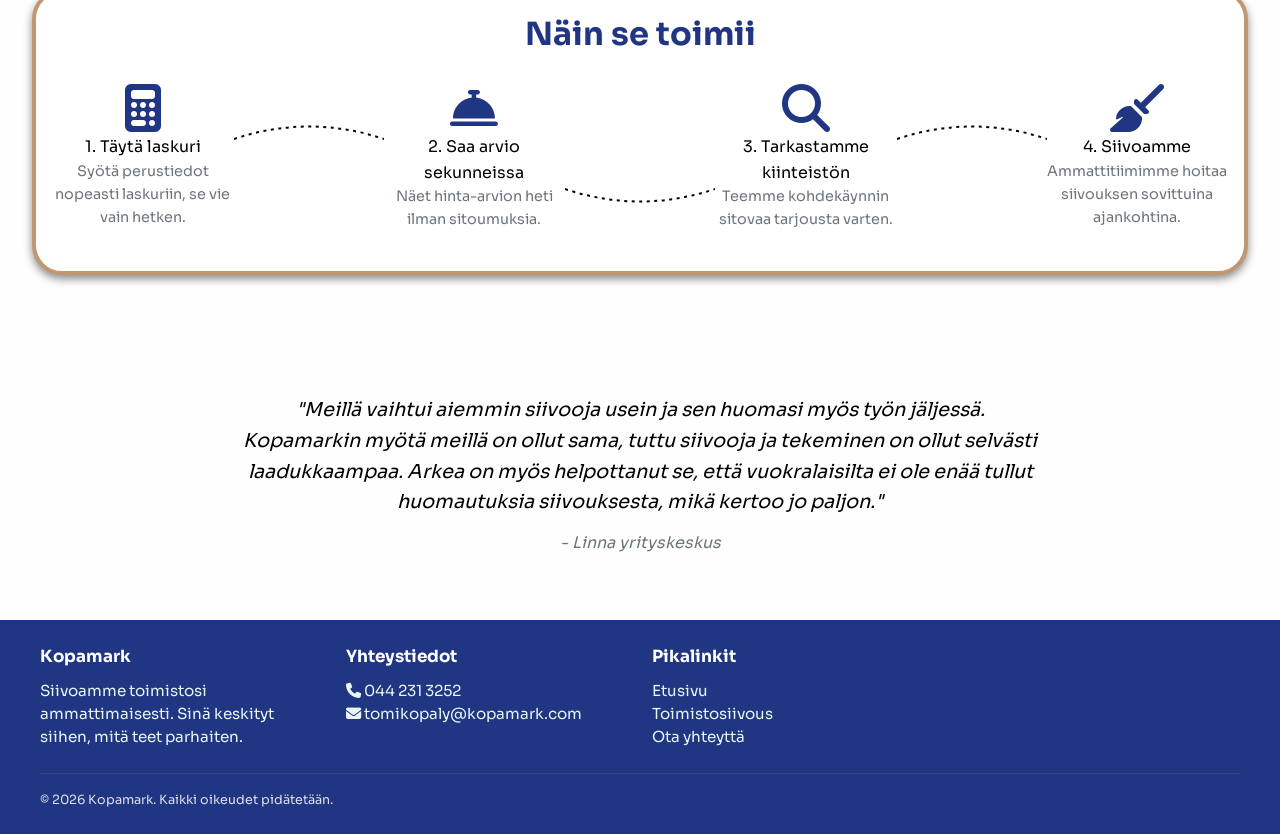
==== commit 759f2fb7: "viimeinen silaus" ====
--- a/index.html
+++ b/index.html
@@ -41,7 +41,7 @@
     <div class="benefits-column">
         <h2>Miksi hyvin siivottu toimisto kannattaa</h2>
         <p class="benefits-intro">
-            Siisti toimisto ei ole vain kiva lisä, vaan se vaikuttaa suoraan työn tuloksiin,
+            Siisti toimisto ei ole vain kiva lisä. Vaan se vaikuttaa suoraan työn tuloksiin,
             jaksamiseen ja siihen, millaisen ensivaikutelman yrityksesi antaa.
         </p>
 
--- a/styles/style.css
+++ b/styles/style.css
@@ -495,8 +495,9 @@
     text-align: center;
     font-size: 3rem;
 }
+
 .portrait {
-    text-align: center; /* Center the content */
+    text-align: left; /* Center the content */
 }
 .portrait h2 {
     font-size: 50px; /* Teal color for heading */
@@ -517,7 +518,7 @@
 .contact-info p {
     display: flex; /* Use flexbox for alignment */
     align-items: center; /* Center items vertically */
-    justify-content: center; /* Center items horizontally */
+    justify-content: left; /* Center items horizontally */
     margin: 5px 0; /* Add some vertical spacing */
     color: black;
 }
@@ -827,6 +828,13 @@
     color: black;
 }
 
+.portrait-image {
+    max-width: 250px;
+    height: auto;
+    box-shadow: 0 4px 12px rgba(0, 0, 0, 0.3); /* Kevyt varjo */
+    margin-bottom: 0.5rem;
+    margin-top: 0.5rem;
+}
 /* ------------------------------- */
 /* MOBILE & TABLET RESPONSIVE      */
 /* ------------------------------- */
@@ -840,6 +848,7 @@
     max-width: 100%;
     overflow-x: hidden; /* laastari + estää puhelimen sivuttaisvenytyksen */
 }
+
 
 /* Default desktop behavior */
 .hamburger {
@@ -1057,7 +1066,7 @@
     }
 
     .benefits-intro {
-        text-align: left;
+        text-align: center;
     }
 
     .about-benefits .benefits-grid {
@@ -1082,6 +1091,9 @@
         display: none !important;
     }
 
+    .eyebrow {
+        text-align: center;
+    }
     .about-copy {
         padding: 2rem 1.25rem !important;
         max-width: 100% !important;
@@ -1194,7 +1206,7 @@
     }
 
     .contact-container {
-        flex-direction: column;
+        flex-direction: column-reverse;
         gap: 2.5rem;
         width: min(640px, 100% - 2rem);
         margin: 2rem auto 4rem;
@@ -1210,6 +1222,14 @@
         width: 100%;
         max-width: 320px;
         height: auto;
+    }
+
+    .portrait {
+        text-align: center;
+    }
+
+    .contact-info p {
+        justify-content: center;
     }
 
     .contact-form {
